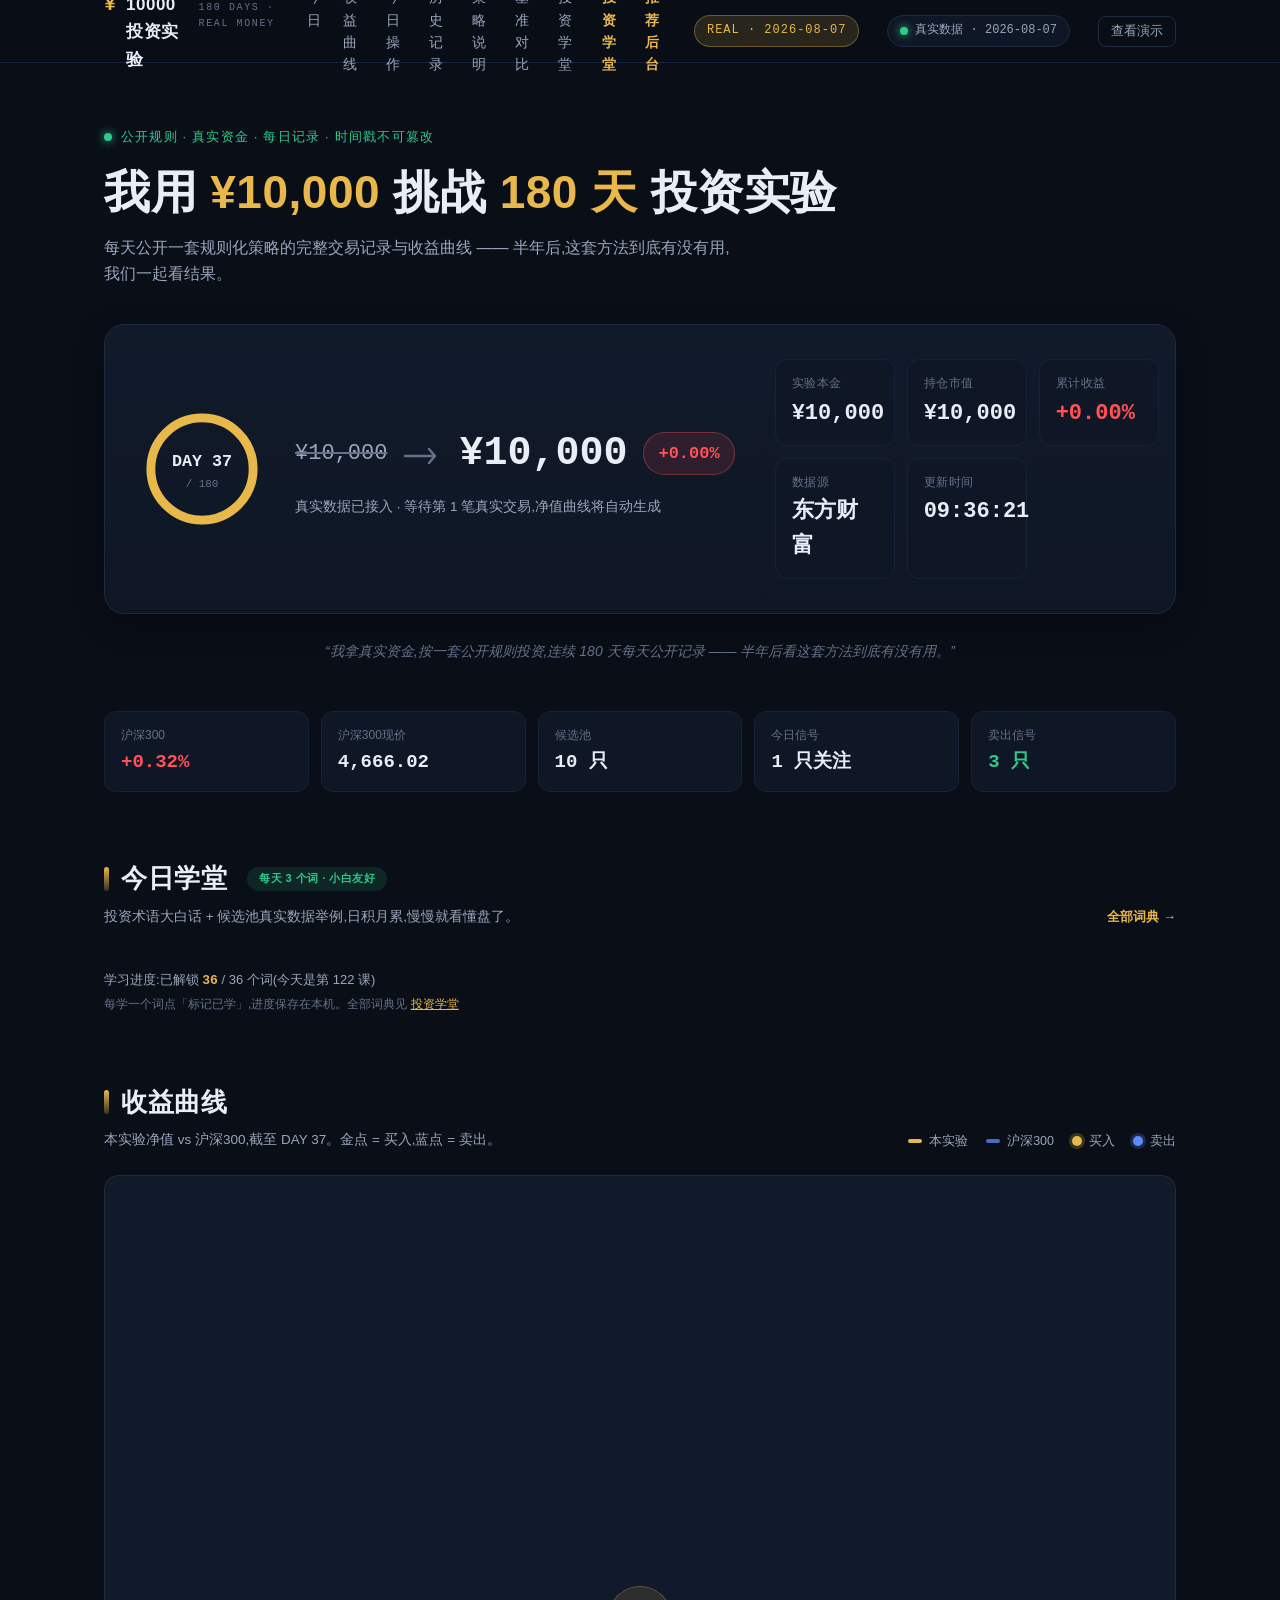
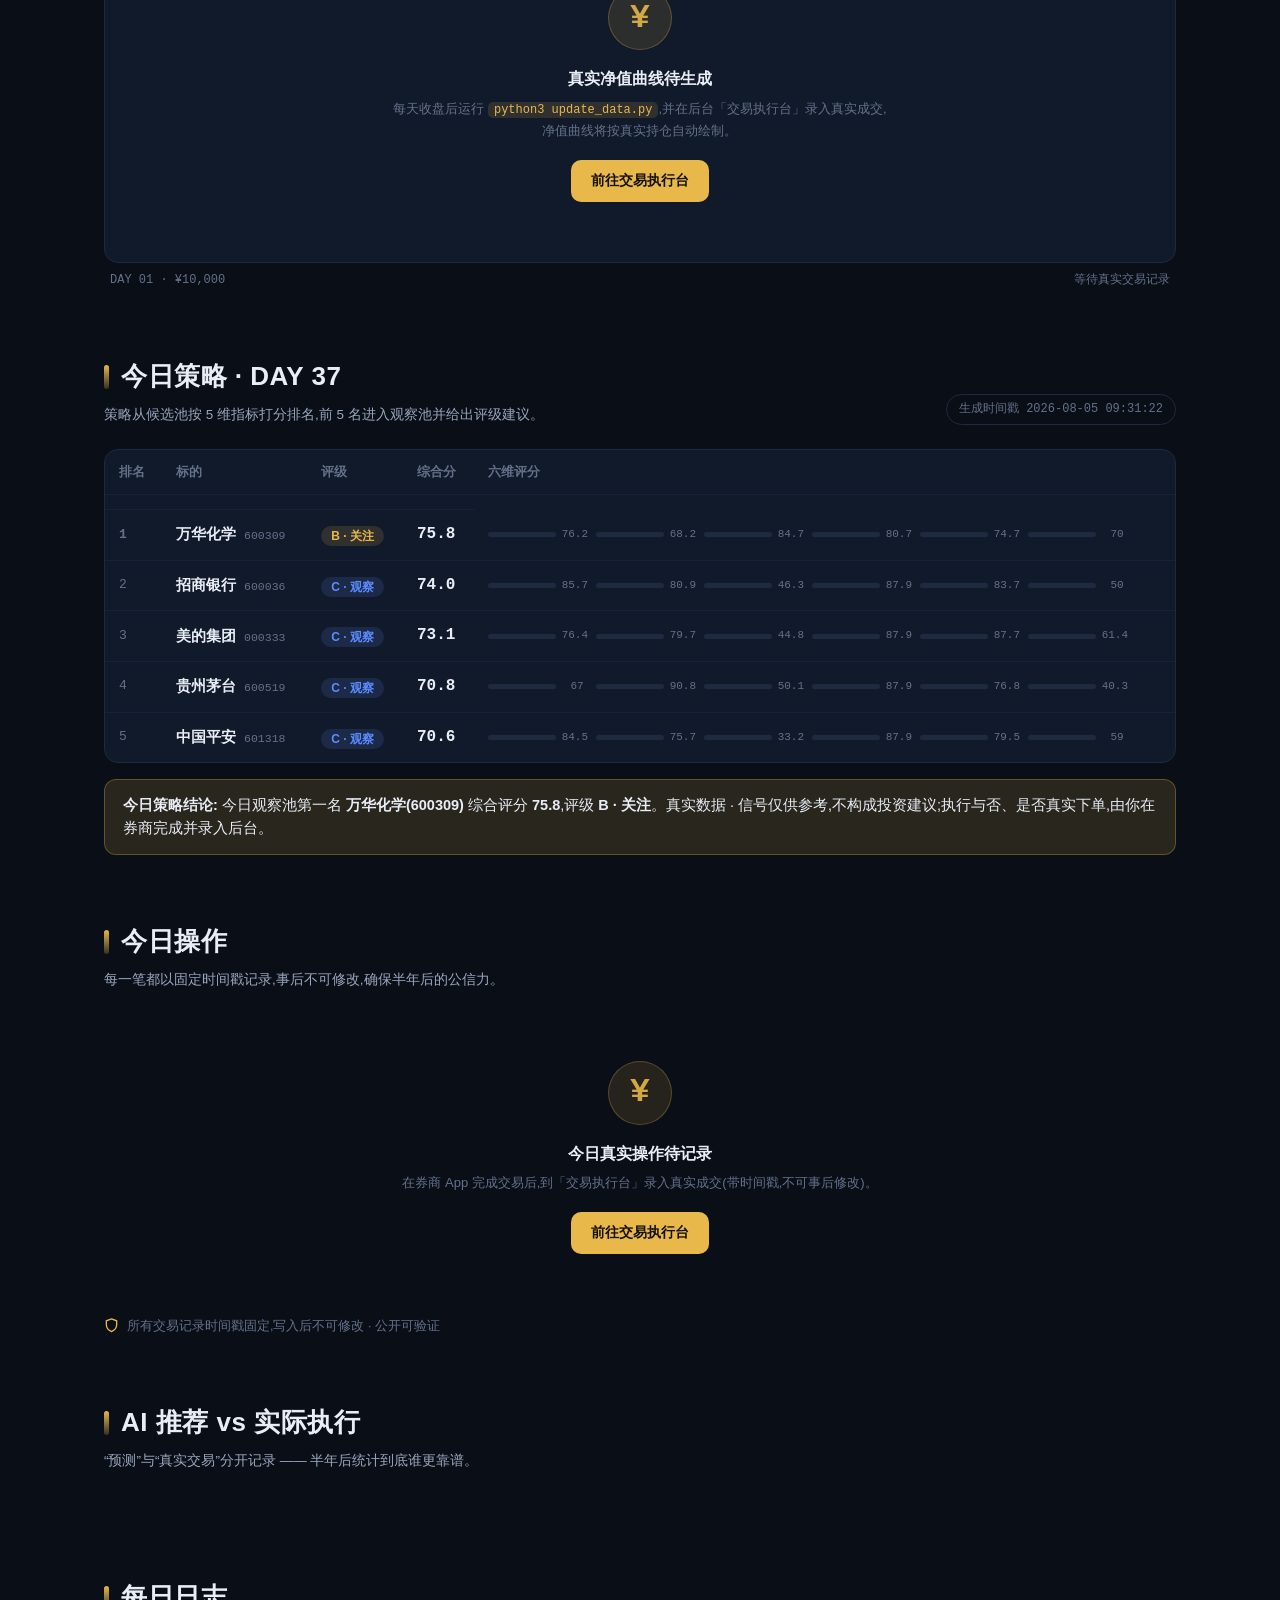
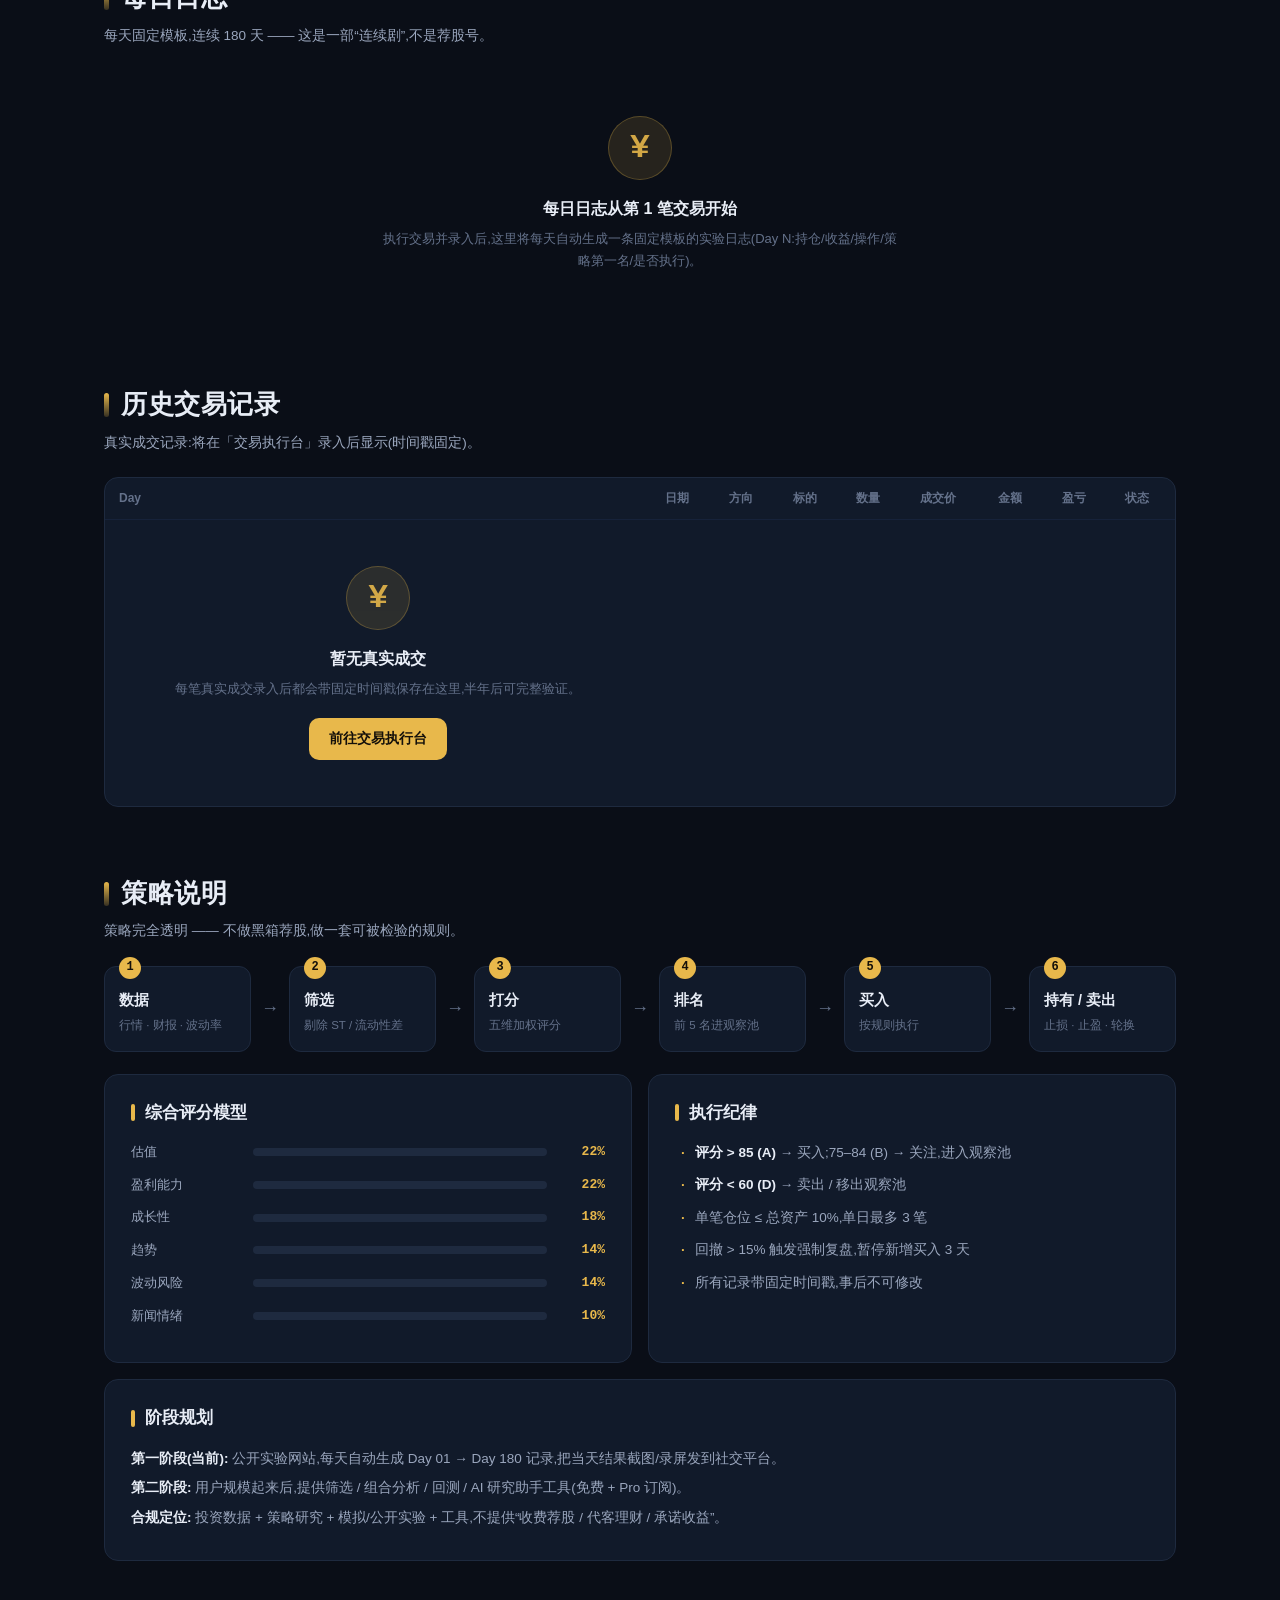
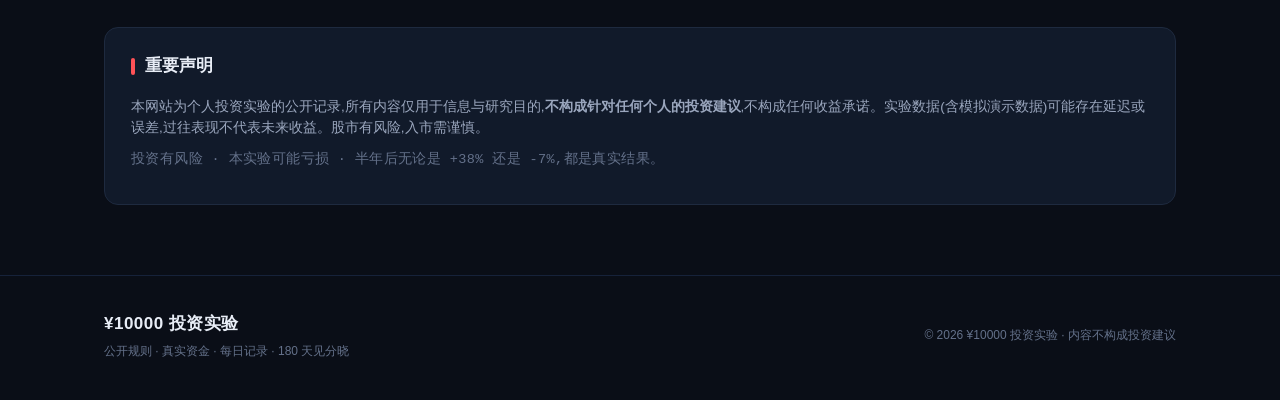
==== index.html @ 8dd2272e "投资实验网站:真实数据+六维评分+订单系统+投资学堂" ====
<!DOCTYPE html>
<html lang="zh-CN">
<head>
<meta charset="UTF-8">
<meta name="viewport" content="width=device-width, initial-scale=1.0">
<meta name="description" content="我用 ¥10,000 挑战 180 天投资实验 —— 公开规则、真实记录、每日更新。半年后,这套规则化策略到底有没有用?">
<title>¥10000 投资实验 — 180 天真实记录</title>
<link rel="stylesheet" href="style.css">
</head>
<body>

<!-- ============ 顶栏 ============ -->
<header class="topbar" id="topbar">
  <div class="wrap topbar-inner">
    <a class="brand" href="#top">
      <span class="brand-mark">¥</span>
      <span class="brand-text">10000 投资实验</span>
      <span class="brand-sub">180 DAYS · REAL MONEY</span>
    </a>
    <nav class="nav">
      <a href="#top">今日</a>
      <a href="#curve">收益曲线</a>
      <a href="#operations">今日操作</a>
      <a href="#history">历史记录</a>
      <a href="#strategy">策略说明</a>
      <a href="#compare">基准对比</a>
    <a href="learn.html" class="mm-admin">投资学堂</a>
      <a href="learn.html" style="color:var(--gold);font-weight:600">投资学堂</a>
      <a href="recommend.html" style="color:var(--gold);font-weight:600">推荐后台</a>
    </nav>
    <button class="menu-btn" id="menuBtn" type="button" aria-label="打开菜单">
      <span></span><span></span><span></span>
    </button>
    <span class="day-badge" id="dayBadge">DAY 37 / 180</span>
    <span class="data-badge" id="dataBadge"><span class="dot-demo"></span>加载中</span>
    <button class="mode-toggle" id="modeToggle" type="button">切换</button>
  </div>
  <div class="mobile-menu" id="mobileMenu">
    <a href="#top">今日</a>
    <a href="#curve">收益曲线</a>
    <a href="#operations">今日操作</a>
    <a href="#history">历史记录</a>
    <a href="#strategy">策略说明</a>
    <a href="#compare">基准对比</a>
    <a href="learn.html" class="mm-admin">投资学堂</a>
      <a href="learn.html" style="color:var(--gold);font-weight:600">投资学堂</a>
    <a href="recommend.html" class="mm-admin">推荐后台</a>
  </div>
</header>

<main id="top">

  <!-- ============ Hero ============ -->
  <section class="hero">
    <div class="wrap">
      <p class="hero-kicker"><span class="dot"></span>公开规则 · 真实资金 · 每日记录 · 时间戳不可篡改</p>
      <h1>我用 <span class="accent">¥10,000</span> 挑战 <span class="accent">180 天</span> 投资实验</h1>
      <p class="hero-sub">每天公开一套规则化策略的完整交易记录与收益曲线 —— 半年后,这套方法到底有没有用,我们一起看结果。</p>

      <div class="hero-panel">
        <div class="hero-main">
          <div class="day-ring-wrap">
            <svg class="day-ring" viewBox="0 0 120 120" aria-label="实验进度 37/180">
              <circle class="ring-bg" cx="60" cy="60" r="52"></circle>
              <circle class="ring-fg" id="ringFg" cx="60" cy="60" r="52"></circle>
              <text x="60" y="57" text-anchor="middle" class="ring-day">DAY 37</text>
              <text x="60" y="78" text-anchor="middle" class="ring-total">/ 180</text>
            </svg>
          </div>
          <div class="money-block">
            <div class="money-row">
              <span class="money-from">¥10,000</span>
              <svg class="arrow" viewBox="0 0 40 20" width="40" height="20" aria-hidden="true">
                <path d="M2 12 L32 12 L26 5 M32 12 L26 19" stroke="currentColor" stroke-width="2.4" fill="none" stroke-linecap="round" stroke-linejoin="round"/>
              </svg>
              <span class="money-to">¥10,683</span>
              <span class="return-pill up">+6.83%</span>
            </div>
            <p class="money-note">今日收益 <span class="up">+0.81%</span> · 已实现 +¥312 · 持仓浮盈 +¥371</p>
          </div>
        </div>

        <div class="hero-stats" id="heroStats">
          <!-- JS 渲染 5 个核心指标 -->
        </div>
      </div>

      <p class="hero-tagline">“我拿真实资金,按一套公开规则投资,连续 180 天每天公开记录 —— 半年后看这套方法到底有没有用。”</p>
    </div>
  </section>

  <!-- ============ 关键数据条 ============ -->
  <section class="stat-strip">
    <div class="wrap stat-strip-grid" id="statStrip">
      <!-- JS 渲染 -->
    </div>
  </section>

  <!-- ============ 收益曲线 ============ -->
  <!-- ============ 今日学堂 ============ -->
  <section class="section lesson" id="lesson">
    <div class="wrap">
      <div class="section-head">
        <div>
          <h2>今日学堂 <span class="lesson-tag">每天 3 个词 · 小白友好</span></h2>
          <p class="section-sub">投资术语大白话 + 候选池真实数据举例,日积月累,慢慢就看懂盘了。</p>
        </div>
        <a href="learn.html" class="lesson-more">全部词典 →</a>
      </div>
      <div class="lesson-grid" id="lessonGrid"><!-- JS --></div>
      <p class="lesson-progress" id="lessonProgress"></p>
    </div>
  </section>

  <section class="section" id="curve">
    <div class="wrap">
      <div class="section-head">
        <div>
          <h2>收益曲线</h2>
          <p class="section-sub">本实验净值 vs 沪深300,截至 DAY 37。金点 = 买入,蓝点 = 卖出。</p>
        </div>
        <div class="legend">
          <span class="lg"><i class="swatch sw-combo"></i>本实验</span>
          <span class="lg"><i class="swatch sw-bench"></i>沪深300</span>
          <span class="lg"><i class="swatch sw-buy"></i>买入</span>
          <span class="lg"><i class="swatch sw-sell"></i>卖出</span>
        </div>
      </div>
      <div class="chart-wrap" id="chartWrap">
        <svg id="curveChart" viewBox="0 0 1040 340" preserveAspectRatio="none" role="img" aria-label="收益曲线图"></svg>
        <div class="chart-tooltip" id="chartTooltip"></div>
      </div>
      <div class="chart-axes">
        <span>DAY 01 · ¥10,000</span>
        <span id="chartEndLabel">DAY 37 · ¥10,683</span>
      </div>
    </div>
  </section>

  <!-- ============ 今日策略 ============ -->
  <section class="section" id="today">
    <div class="wrap">
      <div class="section-head">
        <div>
          <h2>今日策略 · DAY 37</h2>
          <p class="section-sub">策略从候选池按 5 维指标打分排名,前 5 名进入观察池并给出评级建议。</p>
        </div>
        <span class="pill muted">生成时间戳 2026-08-05 09:31:22</span>
      </div>
      <div class="score-table-wrap">
        <table class="score-table" id="scoreTable">
          <thead>
            <tr>
              <th>排名</th>
              <th>标的</th>
              <th>评级</th>
              <th>综合分</th>
              <th colspan="6">六维评分</th>
            </tr>
            <tr class="dims-row">
              <th></th><th></th><th></th><th></th>
              <th>估值 22%</th><th>盈利 22%</th><th>成长 18%</th><th>趋势 14%</th><th>波动 14%</th><th>情绪 10%</th>
            </tr>
          </thead>
          <tbody><!-- JS 渲染 --></tbody>
        </table>
      </div>
      <div class="strategy-callout">
        <strong>今日策略结论:</strong> <span id="strategyCallout"></span>
      </div>
    </div>
  </section>

  <!-- ============ 今日操作 ============ -->
  <section class="section" id="operations">
    <div class="wrap">
      <div class="section-head">
        <div>
          <h2>今日操作</h2>
          <p class="section-sub">每一笔都以固定时间戳记录,事后不可修改,确保半年后的公信力。</p>
        </div>
      </div>
      <ul class="ops-list" id="opsList"><!-- JS 渲染 --></ul>
      <p class="immutable-note">
        <svg viewBox="0 0 16 16" width="15" height="15" aria-hidden="true"><path d="M8 1l5.5 2v4.2c0 3.4-2.3 5.9-5.5 7.3-3.2-1.4-5.5-3.9-5.5-7.3V3L8 1z" fill="none" stroke="currentColor" stroke-width="1.4"/></svg>
        所有交易记录时间戳固定,写入后不可修改 · 公开可验证
      </p>
    </div>
  </section>

  <!-- ============ AI 推荐 vs 实际执行 ============ -->
  <section class="section" id="compare">
    <div class="wrap">
      <div class="section-head">
        <div>
          <h2>AI 推荐 vs 实际执行</h2>
          <p class="section-sub">“预测”与“真实交易”分开记录 —— 半年后统计到底谁更靠谱。</p>
        </div>
      </div>
      <div class="compare-grid" id="compareGrid"><!-- JS 渲染 --></div>
      <p class="compare-note" id="compareNote"></p>
    </div>
  </section>

  <!-- ============ 每日日志 ============ -->
  <section class="section" id="log">
    <div class="wrap">
      <div class="section-head">
        <div>
          <h2>每日日志</h2>
          <p class="section-sub">每天固定模板,连续 180 天 —— 这是一部“连续剧”,不是荐股号。</p>
        </div>
      </div>
      <div class="log-list" id="logList"><!-- JS 渲染 --></div>
    </div>
  </section>

  <!-- ============ 历史交易记录 ============ -->
  <section class="section" id="history">
    <div class="wrap">
      <div class="section-head">
        <div>
          <h2>历史交易记录</h2>
          <p class="section-sub" id="tradeCountLabel">DAY 01 至今全部 17 笔交易,时间戳固定。</p>
        </div>
      </div>
      <div class="table-wrap">
        <table class="trades-table" id="tradesTable">
          <thead>
            <tr>
              <th>Day</th><th>日期</th><th>方向</th><th>标的</th><th>数量</th><th>成交价</th><th>金额</th><th>盈亏</th><th>状态</th>
            </tr>
          </thead>
          <tbody id="tradesTableBody"><!-- JS 渲染 --></tbody>
        </table>
      </div>
    </div>
  </section>

  <!-- ============ 策略说明 ============ -->
  <section class="section" id="strategy">
    <div class="wrap">
      <div class="section-head">
        <div>
          <h2>策略说明</h2>
          <p class="section-sub">策略完全透明 —— 不做黑箱荐股,做一套可被检验的规则。</p>
        </div>
      </div>

      <div class="flow">
        <div class="flow-step"><span class="step-no">1</span><strong>数据</strong><small>行情 · 财报 · 波动率</small></div>
        <i class="flow-arrow">→</i>
        <div class="flow-step"><span class="step-no">2</span><strong>筛选</strong><small>剔除 ST / 流动性差</small></div>
        <i class="flow-arrow">→</i>
        <div class="flow-step"><span class="step-no">3</span><strong>打分</strong><small>五维加权评分</small></div>
        <i class="flow-arrow">→</i>
        <div class="flow-step"><span class="step-no">4</span><strong>排名</strong><small>前 5 名进观察池</small></div>
        <i class="flow-arrow">→</i>
        <div class="flow-step"><span class="step-no">5</span><strong>买入</strong><small>按规则执行</small></div>
        <i class="flow-arrow">→</i>
        <div class="flow-step"><span class="step-no">6</span><strong>持有 / 卖出</strong><small>止损 · 止盈 · 轮换</small></div>
      </div>

      <div class="strategy-grid">
        <div class="card">
          <h3>综合评分模型</h3>
          <div class="weight-bars" id="weightBars"><!-- JS 渲染 --></div>
        </div>
        <div class="card">
          <h3>执行纪律</h3>
          <ul class="rules">
            <li><b>评分 &gt; 85 (A)</b> → 买入;75–84 (B) → 关注,进入观察池</li>
            <li><b>评分 &lt; 60 (D)</b> → 卖出 / 移出观察池</li>
            <li>单笔仓位 ≤ 总资产 10%,单日最多 3 笔</li>
            <li>回撤 &gt; 15% 触发强制复盘,暂停新增买入 3 天</li>
            <li>所有记录带固定时间戳,事后不可修改</li>
          </ul>
        </div>
      </div>

      <div class="card stage-note">
        <h3>阶段规划</h3>
        <p><b>第一阶段(当前):</b> 公开实验网站,每天自动生成 Day 01 → Day 180 记录,把当天结果截图/录屏发到社交平台。</p>
        <p><b>第二阶段:</b> 用户规模起来后,提供筛选 / 组合分析 / 回测 / AI 研究助手工具(免费 + Pro 订阅)。</p>
        <p><b>合规定位:</b> 投资数据 + 策略研究 + 模拟/公开实验 + 工具,不提供“收费荐股 / 代客理财 / 承诺收益”。</p>
      </div>
    </div>
  </section>

  <!-- ============ 合规声明 ============ -->
  <section class="section" id="disclaimer">
    <div class="wrap">
      <div class="card disclaimer">
        <h3>重要声明</h3>
        <p>本网站为个人投资实验的公开记录,所有内容仅用于信息与研究目的,<b>不构成针对任何个人的投资建议</b>,不构成任何收益承诺。实验数据(含模拟演示数据)可能存在延迟或误差,过往表现不代表未来收益。股市有风险,入市需谨慎。</p>
        <p class="disclaimer-sub">投资有风险 · 本实验可能亏损 · 半年后无论是 +38% 还是 -7%,都是真实结果。</p>
      </div>
    </div>
  </section>

</main>

<footer class="footer">
  <div class="wrap footer-inner">
    <div>
      <span class="brand-text">¥10000 投资实验</span>
      <p class="footer-sub">公开规则 · 真实资金 · 每日记录 · 180 天见分晓</p>
    </div>
    <p class="footer-copy">© 2026 ¥10000 投资实验 · 内容不构成投资建议</p>
  </div>
</footer>

<script src="real_data.js"></script>
<script src="glossary.js"></script>
<script src="portfolio_history.js"></script>
<script src="data.js"></script>
<script src="app.js"></script>
</body>
</html>
---- style.css ----
/* ============================================================
   ¥10000 投资实验 — 深色金融仪表盘
   中国股市惯例:红 = 涨 / 绿 = 跌
   ============================================================ */

:root {
  --bg: #0a0e17;
  --bg-soft: #0d1320;
  --card: #111a2a;
  --card-2: #0f1726;
  --line: #1e2a3f;
  --line-soft: #16223a;
  --text: #e8edf6;
  --text-dim: #9aa6bd;
  --text-faint: #64718a;
  --gold: #e8b84b;
  --gold-soft: rgba(232, 184, 75, 0.14);
  --up: #ff5257;        /* 涨 = 红 */
  --up-soft: rgba(255, 82, 87, 0.13);
  --down: #2fc98c;      /* 跌 = 绿 */
  --down-soft: rgba(47, 201, 140, 0.13);
  --blue: #5b8cff;
  --radius: 14px;
  --shadow: 0 10px 30px rgba(0, 0, 0, 0.35);
  --font-num: "SF Mono", "JetBrains Mono", Menlo, Consolas, monospace;
}

* { margin: 0; padding: 0; box-sizing: border-box; }

html { scroll-behavior: smooth; }

body {
  background:
    radial-gradient(1100px 500px at 15% -10%, rgba(91, 140, 255, 0.10), transparent 60%),
    radial-gradient(900px 480px at 90% -5%, rgba(232, 184, 75, 0.08), transparent 55%),
    var(--bg);
  color: var(--text);
  font-family: "PingFang SC", "Hiragino Sans GB", "Microsoft YaHei", -apple-system, sans-serif;
  line-height: 1.6;
  -webkit-font-smoothing: antialiased;
}

.wrap { max-width: 1120px; margin: 0 auto; padding: 0 24px; }

/* ============ 顶栏 ============ */
.topbar {
  position: sticky; top: 0; z-index: 50;
  background: rgba(10, 14, 23, 0.86);
  backdrop-filter: blur(14px);
  -webkit-backdrop-filter: blur(14px);
  border-bottom: 1px solid var(--line-soft);
}
.topbar-inner {
  display: flex; align-items: center; gap: 28px;
  height: 62px;
}
.brand { display: flex; align-items: baseline; gap: 10px; text-decoration: none; color: var(--text); }
.brand-mark {
  font-family: var(--font-num);
  color: var(--gold); font-weight: 700; font-size: 20px;
}
.brand-text { font-weight: 700; font-size: 17px; letter-spacing: 0.5px; }
.brand-sub { font-size: 10px; letter-spacing: 1.6px; color: var(--text-faint); font-family: var(--font-num); }

.nav { display: flex; gap: 22px; margin-left: auto; }
.nav a {
  color: var(--text-dim); text-decoration: none; font-size: 14px;
  transition: color .18s;
}
.nav a:hover { color: var(--gold); }

.day-badge {
  font-family: var(--font-num);
  font-size: 12px; letter-spacing: 1px;
  color: var(--gold);
  background: var(--gold-soft);
  border: 1px solid rgba(232, 184, 75, 0.35);
  padding: 5px 12px; border-radius: 999px;
  white-space: nowrap;
}

/* ============ Hero ============ */
.hero { padding: 64px 0 44px; }

.hero-kicker {
  display: flex; align-items: center; gap: 9px;
  color: var(--text-dim); font-size: 13px; letter-spacing: 1.2px;
  margin-bottom: 16px;
}
.dot { width: 8px; height: 8px; border-radius: 50%; background: var(--gold); box-shadow: 0 0 10px var(--gold); }

.hero h1 {
  font-size: clamp(30px, 4.6vw, 46px);
  line-height: 1.25; font-weight: 800; letter-spacing: 0.5px;
  max-width: 780px;
}
.accent { color: var(--gold); }

.hero-sub { color: var(--text-dim); font-size: 16px; margin-top: 14px; max-width: 640px; }

.hero-panel {
  margin-top: 38px;
  background: linear-gradient(180deg, var(--card), var(--card-2));
  border: 1px solid var(--line);
  border-radius: 20px;
  box-shadow: var(--shadow);
  padding: 34px 38px;
  display: flex; flex-wrap: wrap; gap: 40px; align-items: center;
  justify-content: space-between;
}

.hero-main { display: flex; align-items: center; gap: 34px; flex-wrap: wrap; }

.day-ring-wrap { flex-shrink: 0; }
.day-ring { width: 118px; height: 118px; display: block; }
.ring-bg { fill: none; stroke: var(--line); stroke-width: 9; }
.ring-fg {
  fill: none; stroke: var(--gold); stroke-width: 9; stroke-linecap: round;
  stroke-dasharray: 326.7; /* 2πr, r=52 */
  transform: rotate(-90deg); transform-origin: center;
  transition: stroke-dashoffset 1s ease;
}
.ring-day { fill: var(--text); font-size: 17px; font-weight: 700; font-family: var(--font-num); }
.ring-total { fill: var(--text-faint); font-size: 11px; font-family: var(--font-num); }

.money-block { }
.money-row { display: flex; align-items: center; gap: 16px; flex-wrap: wrap; }
.money-from { font-family: var(--font-num); font-size: 22px; color: var(--text-dim); text-decoration: line-through; text-decoration-color: var(--text-faint); }
.arrow { color: var(--text-faint); }
.money-to { font-family: var(--font-num); font-size: 40px; font-weight: 700; color: var(--text); }
.return-pill {
  font-family: var(--font-num); font-weight: 700; font-size: 17px;
  padding: 7px 14px; border-radius: 999px;
}
.return-pill.up { color: var(--up); background: var(--up-soft); border: 1px solid rgba(255, 82, 87, 0.35); }
.return-pill.down { color: var(--down); background: var(--down-soft); border: 1px solid rgba(47, 201, 140, 0.35); }
.money-note { margin-top: 10px; color: var(--text-dim); font-size: 13.5px; }
.up { color: var(--up); font-weight: 600; }
.down { color: var(--down); font-weight: 600; }

.hero-stats {
  display: grid; grid-template-columns: repeat(3, minmax(120px, 1fr));
  gap: 12px; flex: 1; min-width: 300px;
}
.hstat {
  background: var(--card-2);
  border: 1px solid var(--line-soft);
  border-radius: 12px;
  padding: 14px 16px;
}
.hstat .k { font-size: 12px; color: var(--text-faint); letter-spacing: 0.5px; }
.hstat .v { font-family: var(--font-num); font-size: 22px; font-weight: 700; margin-top: 2px; }

.hero-tagline {
  margin-top: 26px; font-size: 14px; color: var(--text-faint);
  font-style: italic; text-align: center;
}

/* ============ 数据条 ============ */
.stat-strip { padding: 4px 0 10px; }
.stat-strip-grid {
  display: grid; grid-template-columns: repeat(5, 1fr); gap: 12px;
}
.strip-item {
  background: var(--card-2);
  border: 1px solid var(--line-soft);
  border-radius: 12px;
  padding: 14px 16px;
  display: flex; flex-direction: column; gap: 2px;
}
.strip-item .k { font-size: 12px; color: var(--text-faint); }
.strip-item .v { font-family: var(--font-num); font-size: 19px; font-weight: 700; }

/* ============ Section 通用 ============ */
.section { padding: 56px 0 10px; }
.section-head {
  display: flex; align-items: flex-end; justify-content: space-between;
  gap: 20px; flex-wrap: wrap; margin-bottom: 24px;
}
.section-head h2 {
  font-size: 26px; font-weight: 800; letter-spacing: 0.5px;
  display: flex; align-items: center; gap: 12px;
}
.section-head h2::before {
  content: ""; width: 5px; height: 24px; border-radius: 3px;
  background: linear-gradient(180deg, var(--gold), rgba(232,184,75,0.2));
}
.section-sub { color: var(--text-dim); font-size: 13.5px; margin-top: 6px; }

.pill {
  font-size: 12px; font-family: var(--font-num);
  padding: 5px 12px; border-radius: 999px;
  border: 1px solid var(--line); color: var(--text-dim);
}
.pill.muted { color: var(--text-faint); }

/* ============ 曲线图 ============ */
.legend { display: flex; gap: 18px; flex-wrap: wrap; }
.lg { display: flex; align-items: center; gap: 7px; font-size: 12.5px; color: var(--text-dim); }
.swatch { width: 14px; height: 4px; border-radius: 2px; display: inline-block; }
.sw-combo { background: var(--gold); }
.sw-bench { background: var(--blue); opacity: 0.75; }
.sw-buy { background: var(--gold); border: none; width: 10px; height: 10px; border-radius: 50%; box-shadow: 0 0 0 3px rgba(232,184,75,0.22); }
.sw-sell { background: var(--blue); border: none; width: 10px; height: 10px; border-radius: 50%; box-shadow: 0 0 0 3px rgba(91,140,255,0.22); }

.chart-wrap {
  position: relative;
  background: var(--card);
  border: 1px solid var(--line);
  border-radius: var(--radius);
  padding: 18px 10px 8px;
}
#curveChart { width: 100%; height: 340px; display: block; }
.chart-tooltip {
  position: absolute; pointer-events: none; opacity: 0;
  background: rgba(13, 19, 32, 0.96);
  border: 1px solid var(--line);
  border-radius: 10px;
  padding: 10px 13px;
  font-size: 12.5px; font-family: var(--font-num);
  box-shadow: var(--shadow);
  transition: opacity .12s;
  z-index: 5; white-space: nowrap;
}
.chart-tooltip .tt-day { color: var(--text-faint); letter-spacing: 0.5px; }
.chart-tooltip .tt-row { display: flex; justify-content: space-between; gap: 16px; margin-top: 3px; }
.chart-axes {
  display: flex; justify-content: space-between;
  font-family: var(--font-num); font-size: 12px; color: var(--text-faint);
  margin-top: 8px; padding: 0 6px;
}

/* ============ 评分表 ============ */
.score-table-wrap {
  background: var(--card); border: 1px solid var(--line);
  border-radius: var(--radius); overflow-x: auto;
}
.score-table { width: 100%; border-collapse: collapse; min-width: 720px; }
.score-table th, .score-table td { padding: 12px 14px; text-align: left; white-space: nowrap; }
.score-table thead th {
  font-size: 12.5px; color: var(--text-faint); font-weight: 600;
  border-bottom: 1px solid var(--line-soft);
}
.score-table .dims-row th { font-size: 11px; color: var(--text-faint); font-weight: 400; padding-top: 4px; padding-bottom: 10px; }
.score-table .dims-row th:nth-child(n+5) { display: none; }
.score-table tbody td.dims-cell { padding: 12px 14px; white-space: normal; min-width: 640px; }
.dims-grid { display: grid; grid-template-columns: repeat(6, 96px); gap: 12px; }
.score-table tbody tr { border-bottom: 1px solid var(--line-soft); }
.score-table tbody tr:last-child { border-bottom: none; }
.score-table tbody tr:hover { background: rgba(255, 255, 255, 0.02); }
.score-table .rank { font-family: var(--font-num); color: var(--text-faint); font-size: 13px; }
.rank-1 { color: var(--gold); font-weight: 700; }
.stock { display: flex; align-items: baseline; gap: 8px; }
.stock .sname { font-weight: 600; font-size: 14.5px; }
.stock .scode { font-family: var(--font-num); font-size: 11.5px; color: var(--text-faint); }

.grade { font-size: 12px; font-weight: 700; padding: 3px 10px; border-radius: 999px; }
.grade.buy { color: var(--up); background: var(--up-soft); }
.grade.watch { color: var(--gold); background: var(--gold-soft); }
.grade.observe { color: var(--blue); background: rgba(91, 140, 255, 0.14); }
.grade.sell { color: var(--down); background: var(--down-soft); }

.score-num { font-family: var(--font-num); font-size: 16px; font-weight: 700; color: var(--text); }
.dim { display: flex; align-items: center; gap: 6px; min-width: 0; }
.dim .dbar {
  flex: 1 1 auto; min-width: 24px; height: 5px; border-radius: 3px;
  background: var(--line); overflow: hidden;
}
.dim .dfill { height: 100%; border-radius: 3px; background: var(--gold); }
.dim .dval { font-family: var(--font-num); font-size: 11px; color: var(--text-faint); width: 22px; text-align: right; flex-shrink: 0; }

.strategy-callout {
  margin-top: 16px; padding: 14px 18px;
  background: var(--gold-soft); border: 1px solid rgba(232, 184, 75, 0.3);
  border-radius: 12px; font-size: 14.5px; color: var(--text);
}

/* ============ 今日操作 ============ */
.ops-list { list-style: none; display: grid; gap: 12px; }
.op-item {
  display: flex; align-items: center; gap: 16px; flex-wrap: wrap;
  background: var(--card); border: 1px solid var(--line);
  border-radius: 12px; padding: 16px 20px;
}
.op-time { font-family: var(--font-num); font-size: 12px; color: var(--text-faint); border-right: 1px solid var(--line); padding-right: 16px; }
.op-side { font-size: 12px; font-weight: 700; padding: 4px 12px; border-radius: 8px; }
.op-side.buy { color: var(--up); background: var(--up-soft); }
.op-side.sell { color: var(--down); background: var(--down-soft); }
.op-main { flex: 1; min-width: 200px; }
.op-main .oname { font-weight: 600; }
.op-main .onote { font-size: 12.5px; color: var(--text-faint); margin-top: 2px; }
.op-amount { font-family: var(--font-num); font-weight: 700; font-size: 16px; }
.op-price { font-family: var(--font-num); font-size: 12.5px; color: var(--text-dim); }

.immutable-note {
  display: flex; align-items: center; gap: 8px;
  margin-top: 16px; color: var(--text-faint); font-size: 12.5px;
}
.immutable-note svg { color: var(--gold); }

/* ============ 对比区 ============ */
.compare-grid {
  display: grid; grid-template-columns: repeat(3, 1fr); gap: 16px;
}
.compare-card {
  background: var(--card); border: 1px solid var(--line);
  border-radius: var(--radius); padding: 22px 24px;
  position: relative; overflow: hidden;
}
.compare-card .c-label { font-size: 13px; color: var(--text-dim); display: flex; align-items: center; gap: 8px; }
.compare-card .c-badge { font-size: 10.5px; font-family: var(--font-num); padding: 2px 8px; border-radius: 6px; background: var(--line); color: var(--text-faint); }
.compare-card .c-value { font-family: var(--font-num); font-size: 34px; font-weight: 800; margin-top: 8px; }
.compare-card .c-sub { font-size: 12px; color: var(--text-faint); margin-top: 4px; }
.compare-card .c-bar {
  position: absolute; left: 0; bottom: 0; height: 4px; width: 100%;
  transform-origin: left; transform: scaleX(var(--w, 0));
  transition: transform .8s ease;
}
.compare-card.ai .c-bar { background: var(--gold); }
.compare-card.actual .c-bar { background: var(--up); }
.compare-card.bench .c-bar { background: var(--blue); }
.compare-note { margin-top: 16px; font-size: 13px; color: var(--text-faint); }

/* ============ 日志时间线 ============ */
.log-list { display: grid; gap: 14px; }
.log-item {
  display: grid; grid-template-columns: 96px 1fr;
  background: var(--card); border: 1px solid var(--line);
  border-radius: 14px; overflow: hidden;
}
.log-day {
  background: var(--card-2); border-right: 1px solid var(--line-soft);
  display: flex; flex-direction: column; align-items: center; justify-content: center;
  padding: 18px 10px; gap: 2px;
}
.log-day .d { font-family: var(--font-num); font-size: 22px; font-weight: 800; }
.log-day .dl { font-size: 10.5px; letter-spacing: 1px; color: var(--text-faint); }
.log-day .dv { font-family: var(--font-num); font-size: 14px; font-weight: 700; margin-top: 6px; }
.log-day .dr { font-family: var(--font-num); font-size: 12px; }
.log-body { padding: 16px 20px; }
.log-body .l-actions { display: flex; gap: 8px; flex-wrap: wrap; margin-bottom: 8px; }
.chip { font-size: 11.5px; font-family: var(--font-num); padding: 3px 10px; border-radius: 8px; background: var(--line); color: var(--text-dim); }
.chip.buy { color: var(--up); background: var(--up-soft); }
.chip.sell { color: var(--down); background: var(--down-soft); }
.chip.hold { color: var(--text-dim); background: var(--line); }
.log-body .l-summary { font-size: 14px; color: var(--text); }
.log-body .l-meta { margin-top: 8px; font-size: 12.5px; color: var(--text-faint); }
.log-body .l-meta b { color: var(--text-dim); font-weight: 600; }
.log-body .l-exec { margin-top: 6px; font-size: 12.5px; }
.exec-yes { color: var(--up); }
.exec-no { color: var(--blue); }

/* ============ 历史交易表 ============ */
.table-wrap {
  background: var(--card); border: 1px solid var(--line);
  border-radius: var(--radius); overflow-x: auto;
}
.trades-table { width: 100%; border-collapse: collapse; min-width: 760px; }
.trades-table th, .trades-table td { padding: 11px 14px; text-align: left; white-space: nowrap; }
.trades-table thead th { font-size: 12px; color: var(--text-faint); font-weight: 600; border-bottom: 1px solid var(--line-soft); }
.trades-table tbody tr { border-bottom: 1px solid var(--line-soft); }
.trades-table tbody tr:last-child { border-bottom: none; }
.trades-table tbody tr:hover { background: rgba(255, 255, 255, 0.02); }
.trades-table .mono { font-family: var(--font-num); font-size: 13px; }
.trades-table .dir-buy { color: var(--up); font-weight: 700; font-size: 12.5px; }
.trades-table .dir-sell { color: var(--down); font-weight: 700; font-size: 12.5px; }
.trade-status { font-size: 11.5px; padding: 2px 9px; border-radius: 999px; background: var(--line); color: var(--text-dim); }
.trade-status.closed { color: var(--up); background: var(--up-soft); }
.trade-status.open { color: var(--blue); background: rgba(91, 140, 255, 0.14); }
.pnl-pos { color: var(--up); font-weight: 700; }
.pnl-neg { color: var(--down); font-weight: 700; }
.pnl-na { color: var(--text-faint); }

/* ============ 策略说明 ============ */
.flow {
  display: flex; align-items: stretch; gap: 10px; flex-wrap: wrap;
  margin-bottom: 22px;
}
.flow-step {
  flex: 1; min-width: 118px;
  background: var(--card); border: 1px solid var(--line);
  border-radius: 12px; padding: 16px 14px;
  display: flex; flex-direction: column; gap: 4px;
  position: relative;
}
.step-no {
  position: absolute; top: -10px; left: 14px;
  width: 22px; height: 22px; border-radius: 50%;
  background: var(--gold); color: #14100a;
  font-family: var(--font-num); font-size: 12px; font-weight: 800;
  display: flex; align-items: center; justify-content: center;
}
.flow-step strong { font-size: 14.5px; margin-top: 6px; }
.flow-step small { font-size: 11.5px; color: var(--text-faint); }
.flow-arrow { align-self: center; color: var(--text-faint); font-style: normal; font-size: 18px; }

.strategy-grid { display: grid; grid-template-columns: 1fr 1fr; gap: 16px; margin-bottom: 16px; }
.card {
  background: var(--card); border: 1px solid var(--line);
  border-radius: var(--radius); padding: 24px 26px;
}
.card h3 { font-size: 17px; font-weight: 700; margin-bottom: 16px; display: flex; align-items: center; gap: 10px; }
.card h3::before { content: ""; width: 4px; height: 17px; border-radius: 2px; background: var(--gold); }

.weight-bar-row { display: flex; align-items: center; gap: 14px; margin-bottom: 12px; }
.weight-bar-row .wk { width: 108px; font-size: 13px; color: var(--text-dim); flex-shrink: 0; }
.weight-bar-row .wb { flex: 1; height: 8px; border-radius: 4px; background: var(--line); overflow: hidden; }
.weight-bar-row .wfill { height: 100%; border-radius: 4px; background: linear-gradient(90deg, var(--gold), #f7d47e); width: 0; transition: width .8s ease; }
.weight-bar-row .wv { font-family: var(--font-num); font-size: 13px; font-weight: 700; color: var(--gold); width: 44px; text-align: right; }

.rules { list-style: none; display: grid; gap: 11px; }
.rules li { font-size: 13.5px; color: var(--text-dim); padding-left: 20px; position: relative; }
.rules li::before { content: "·"; position: absolute; left: 6px; color: var(--gold); font-weight: 800; }
.rules b { color: var(--text); }

.stage-note p { font-size: 13.5px; color: var(--text-dim); margin-bottom: 8px; }
.stage-note b { color: var(--text); }

/* ============ 免责声明 ============ */
.disclaimer p { font-size: 13.5px; color: var(--text-dim); margin-bottom: 10px; }
.disclaimer h3::before { background: var(--up); }
.disclaimer-sub { font-family: var(--font-num); color: var(--text-faint) !important; letter-spacing: 0.4px; }

/* ============ 页脚 ============ */
.footer { margin-top: 60px; border-top: 1px solid var(--line-soft); padding: 34px 0 40px; }
.footer-inner { display: flex; justify-content: space-between; align-items: center; gap: 16px; flex-wrap: wrap; }
.footer-sub { font-size: 12px; color: var(--text-faint); margin-top: 4px; }
.footer-copy { font-size: 12px; color: var(--text-faint); }

/* ============ 响应式 ============ */
@media (max-width: 900px) {
  .nav { display: none; }
  .stat-strip-grid { grid-template-columns: repeat(3, 1fr); }
  .compare-grid { grid-template-columns: 1fr; }
  .strategy-grid { grid-template-columns: 1fr; }
  .hero-stats { grid-template-columns: repeat(2, 1fr); }
  .hero-panel { padding: 26px 22px; }
  .log-item { grid-template-columns: 1fr; }
  .log-day { flex-direction: row; gap: 14px; justify-content: flex-start; padding: 12px 18px; border-right: none; border-bottom: 1px solid var(--line-soft); }
  .log-day .dv, .log-day .dr { margin-top: 0; }
  .section { padding-top: 44px; }
}

@media (max-width: 560px) {
  .stat-strip-grid { grid-template-columns: repeat(2, 1fr); }
  .hero-stats { grid-template-columns: 1fr 1fr; }
  .money-to { font-size: 30px; }
  .day-badge { display: none; }
  .wrap { padding: 0 16px; }
}

/* ============ V2: 真实数据模式 ============ */
.data-badge {
  display: inline-flex; align-items: center; gap: 7px;
  font-size: 12px; font-family: var(--font-num);
  color: var(--text-dim);
  background: var(--card-2); border: 1px solid var(--line);
  padding: 5px 12px; border-radius: 999px; white-space: nowrap;
}
.dot-live { width: 8px; height: 8px; border-radius: 50%; background: var(--down); box-shadow: 0 0 8px var(--down); animation: pulse 1.6s infinite; }
.dot-demo { width: 8px; height: 8px; border-radius: 50%; background: var(--gold); box-shadow: 0 0 8px var(--gold); }
@keyframes pulse { 0%,100% { opacity: 1; } 50% { opacity: .35; } }

.mode-toggle {
  font-size: 12.5px; color: var(--text-dim);
  background: transparent; border: 1px solid var(--line);
  border-radius: 8px; padding: 6px 12px; cursor: pointer;
  transition: all .15s; white-space: nowrap;
}
.mode-toggle:hover { color: var(--gold); border-color: rgba(232,184,75,.4); }

body[data-mode="real"] .hero-kicker { color: var(--down); }
body[data-mode="real"] .hero-kicker .dot { background: var(--down); box-shadow: 0 0 10px var(--down); }

/* 空态 */
.chart-empty, .empty-box {
  display: flex; flex-direction: column; align-items: center; justify-content: center;
  text-align: center; gap: 6px;
  padding: 46px 20px;
  color: var(--text-dim);
}
.chart-empty { min-height: 320px; }
.ce-ico {
  font-family: var(--font-num); font-size: 34px; font-weight: 800;
  color: var(--gold); opacity: .9;
  width: 64px; height: 64px; border-radius: 50%;
  background: var(--gold-soft); border: 1px solid rgba(232,184,75,.3);
  display: flex; align-items: center; justify-content: center;
  margin-bottom: 10px;
}
.ce-title { font-size: 16px; font-weight: 700; color: var(--text); }
.ce-sub { font-size: 13px; color: var(--text-faint); line-height: 1.7; max-width: 520px; }
.ce-sub code {
  font-family: var(--font-num); font-size: 12px; color: var(--gold);
  background: var(--gold-soft); padding: 1px 6px; border-radius: 5px;
}
.ce-btn {
  margin-top: 12px; display: inline-block;
  background: var(--gold); color: #14100a;
  font-size: 13.5px; font-weight: 700; text-decoration: none;
  padding: 10px 20px; border-radius: 10px;
  transition: filter .15s;
}
.ce-btn:hover { filter: brightness(1.08); }

#opsList, #logList { list-style: none; }
#opsList li { list-style: none; }

@media (max-width: 900px) {
  .data-badge { display: none; }
}

/* ============ 研报级子指标 + 交易执行台 ============ */
.dim-line .ddesc .sub {
  display: inline-flex; align-items: baseline; gap: 5px;
  background: var(--card-2); border: 1px solid var(--line-soft);
  border-radius: 7px; padding: 3px 9px; margin: 2px 4px 2px 0;
  font-size: 12px; color: var(--text-faint);
}
.dim-line .ddesc .sub b { color: var(--text); font-family: var(--font-num); font-weight: 600; }

.pool-table .mono { font-family: var(--font-num); }

.trading-grid { display: grid; grid-template-columns: 1fr 1fr; gap: 16px; }
.sig-list { display: grid; gap: 10px; }
.sig-item { border: 1px solid var(--line); border-radius: 12px; padding: 14px 16px; background: var(--card-2); }
.sig-item.sig-buy { border-color: rgba(232, 184, 75, 0.35); }
.sig-head { display: flex; align-items: center; gap: 10px; font-size: 14px; }
.sig-rank { font-family: var(--font-num); font-size: 12px; color: var(--text-faint); }
.sig-body { margin-top: 8px; font-size: 13px; color: var(--text-dim); display: flex; gap: 14px; flex-wrap: wrap; align-items: center; }
.sig-body b { color: var(--gold); }

.trade-form { display: grid; grid-template-columns: repeat(6, 1fr); gap: 10px; margin-top: 14px; }
.trade-form select, .trade-form input {
  background: var(--card-2); border: 1px solid var(--line);
  border-radius: 9px; padding: 10px 12px;
  color: var(--text); font-size: 13.5px; font-family: inherit;
  min-width: 0;
}
.trade-form select:focus, .trade-form input:focus { outline: none; border-color: rgba(232,184,75,.5); }
.trade-form button { grid-column: span 2; }

@media (max-width: 1100px) {
  .trade-form { grid-template-columns: repeat(3, 1fr); }
  .trade-form button { grid-column: span 3; }
}
@media (max-width: 900px) {
  .trading-grid { grid-template-columns: 1fr; }
  .trade-form { grid-template-columns: repeat(2, 1fr); }
  .trade-form button { grid-column: span 2; }
}
@media (max-width: 560px) {
  .trade-form { grid-template-columns: 1fr; }
  .trade-form button { grid-column: span 1; }
}

/* ============ 新闻速览 ============ */
.news-box { margin-top: 16px; border-top: 1px solid var(--line-soft); padding-top: 14px; }
.nb-head { display: flex; align-items: baseline; gap: 10px; margin-bottom: 10px; }
.nb-title-main { font-size: 14px; font-weight: 700; }
.nb-note { font-size: 11.5px; color: var(--text-faint); }
.nb-list { list-style: none; display: grid; gap: 8px; }
.nb-list li { display: flex; align-items: baseline; gap: 10px; font-size: 12.5px; }
.nb-date { font-family: var(--font-num); font-size: 11px; color: var(--text-faint); flex-shrink: 0; }
.nb-title { color: var(--text-dim); text-decoration: none; transition: color .15s; flex: 1; min-width: 0; overflow: hidden; text-overflow: ellipsis; white-space: nowrap; }
.nb-title:hover { color: var(--gold); }
.nb-src { font-size: 11px; color: var(--text-faint); flex-shrink: 0; }
.nb-ann { margin-top: 10px; display: grid; gap: 6px; }
.nb-ann-label { font-size: 11.5px; color: var(--gold); font-weight: 700; }
.nb-ann-item { font-size: 12px; color: var(--text-faint); line-height: 1.5; }
.nb-ann-item b { font-family: var(--font-num); color: var(--text-dim); }

/* ============ 研报评级 ============ */
.r-badge {
  font-size: 11px; font-weight: 700; padding: 2px 9px; border-radius: 999px;
  flex-shrink: 0;
}
.r-up { color: var(--up); background: var(--up-soft); }
.r-warm { color: var(--gold); background: var(--gold-soft); }
.r-mid { color: var(--blue); background: rgba(91, 140, 255, 0.14); }

/* ============ 宏观速览 ============ */
.macro-grid { display: grid; grid-template-columns: repeat(6, 1fr); gap: 12px; }
.macro-card {
  background: var(--card); border: 1px solid var(--line);
  border-radius: 12px; padding: 16px;
  cursor: help; transition: border-color .15s;
}
.macro-card:hover { border-color: rgba(232,184,75,.4); }
.m-name { font-size: 12.5px; color: var(--text-dim); }
.m-value { font-family: var(--font-num); font-size: 22px; font-weight: 700; margin-top: 4px; }
.m-chg { font-family: var(--font-num); font-size: 12.5px; font-weight: 700; margin-top: 3px; }
.m-chg.m-na { color: var(--text-faint); }
.macro-note {
  margin-top: 12px; font-size: 12.5px; color: var(--text-faint);
  line-height: 1.7; background: var(--card-2);
  border: 1px solid var(--line-soft); border-radius: 10px; padding: 12px 16px;
}
.macro-note b { color: var(--gold); font-family: var(--font-num); }

@media (max-width: 1000px) {
  .macro-grid { grid-template-columns: repeat(3, 1fr); }
}
@media (max-width: 560px) {
  .macro-grid { grid-template-columns: repeat(2, 1fr); }
}

/* ============ 情绪徽章 ============ */
.senti-badge {
  display: inline-block; font-size: 11px; font-weight: 700;
  padding: 2px 9px; border-radius: 999px; margin-left: 4px;
  flex-shrink: 0; vertical-align: middle;
}
.senti-badge.利好 { color: var(--up); background: var(--up-soft); }
.senti-badge.利空 { color: var(--down); background: var(--down-soft); }
.senti-badge.中性 { color: var(--text-dim); background: var(--line); }

/* ============ 移动端导航(汉堡菜单) ============ */
.menu-btn {
  display: none;
  flex-direction: column; justify-content: center; gap: 4px;
  width: 40px; height: 40px;
  background: transparent; border: 1px solid var(--line);
  border-radius: 10px; cursor: pointer;
  padding: 0; align-items: center;
}
.menu-btn span {
  display: block; width: 18px; height: 2px;
  background: var(--text-dim); border-radius: 2px;
  transition: all .2s;
}
.menu-btn.active span:nth-child(1) { transform: translateY(6px) rotate(45deg); }
.menu-btn.active span:nth-child(2) { opacity: 0; }
.menu-btn.active span:nth-child(3) { transform: translateY(-6px) rotate(-45deg); }

.mobile-menu {
  display: none;
  position: absolute; left: 0; right: 0; top: 62px;
  background: rgba(13, 19, 32, 0.98);
  border-bottom: 1px solid var(--line);
  box-shadow: 0 20px 40px rgba(0, 0, 0, 0.4);
  padding: 10px 20px 18px;
  flex-direction: column;
  z-index: 40;
}
.mobile-menu.open { display: flex; }
.mobile-menu a {
  padding: 13px 6px; color: var(--text-dim);
  text-decoration: none; font-size: 15px;
  border-bottom: 1px solid var(--line-soft);
  display: flex; align-items: center; justify-content: space-between;
}
.mobile-menu a::after { content: "›"; color: var(--text-faint); }
.mobile-menu a:last-child { border-bottom: none; }
.mobile-menu a.mm-admin { color: var(--gold); font-weight: 600; }

/* ============ 移动端整体优化 ============ */
@media (max-width: 900px) {
  .menu-btn { display: flex; }
  .nav { display: none !important; }
  .brand-sub { display: none; }
  .topbar-inner { gap: 12px; }
  .mode-toggle { font-size: 11.5px; padding: 5px 9px; }
  .day-badge { font-size: 11px; padding: 4px 9px; }

  .hero { padding: 40px 0 30px; }
  .hero h1 { font-size: 26px; }
  .hero-sub { font-size: 14px; }
  .hero-panel { padding: 22px 18px; gap: 24px; }
  .hero-main { justify-content: center; }
  .money-to { font-size: 32px; }
  .section-head h2 { font-size: 21px; }
  .section { padding-top: 40px; }

  .flow { gap: 8px; }
  .flow-step { min-width: 100px; padding: 12px 10px; }
  .flow-arrow { display: none; }
}

@media (max-width: 560px) {
  .wrap { padding: 0 14px; }
  .hero h1 { font-size: 23px; }
  .hero-panel { padding: 20px 14px; }
  .day-ring { width: 96px; height: 96px; }
  .money-row { gap: 10px; }
  .money-from { font-size: 17px; }
  .money-to { font-size: 27px; }
  .return-pill { font-size: 14px; padding: 5px 10px; }
  .hero-stats { grid-template-columns: 1fr 1fr; gap: 8px; }
  .hstat { padding: 11px 12px; }
  .hstat .v { font-size: 18px; }
  .stat-strip-grid { grid-template-columns: repeat(2, 1fr); gap: 8px; }
  .strip-item { padding: 11px 12px; }
  .strip-item .v { font-size: 16px; }

  .table-wrap, .score-table-wrap, .pool-wrap { border-radius: 10px; }
  .score-table th, .score-table td, .trades-table th, .trades-table td { padding: 9px 10px; }
  .dims-grid { grid-template-columns: repeat(6, 82px); gap: 8px; }
  .dim .dval { font-size: 10.5px; width: 18px; }
  .dim .dbar { min-width: 16px; }

  .ops-list { gap: 9px; }
  .op-item { padding: 13px 14px; gap: 10px; }
  .op-time { padding-right: 10px; border-right: none; width: 100%; }
  .op-side { font-size: 11px; padding: 3px 9px; }

  .log-item { border-radius: 12px; }
  .log-day { gap: 10px; padding: 10px 14px; }
  .log-day .d { font-size: 18px; }
  .log-body { padding: 13px 14px; }

  .card { padding: 18px 16px; }
  .macro-grid { grid-template-columns: repeat(2, 1fr); gap: 8px; }
  .macro-card { padding: 12px; }
  .m-value { font-size: 18px; }

  .compare-card { padding: 18px 16px; }
  .compare-card .c-value { font-size: 28px; }

  .detail-card { padding: 18px 16px; }
  .dim-line { grid-template-columns: 70px 1fr; gap: 10px; }
  .dim-line .dval { width: 30px; }
  .nb-list li { flex-wrap: wrap; gap: 6px; }
  .nb-title { white-space: normal; }

  .trade-form { grid-template-columns: 1fr 1fr; }
  .trade-form select, .trade-form input { padding: 9px 10px; font-size: 13px; }

  .mode-toggle { display: none; }
  .day-badge { display: none; }
  .data-badge { font-size: 10.5px; padding: 4px 8px; }
  .hero-tagline { font-size: 12.5px; }
}

/* ============ 订单系统 ============ */
.ord-head { display: flex; align-items: baseline; gap: 12px; flex-wrap: wrap; margin-bottom: 12px; }
.ord-head h3 { font-size: 16px; }
.ord-sub { font-size: 12px; color: var(--text-faint); flex: 1; }
.ord-stat { font-family: var(--font-num); font-size: 13px; color: var(--gold); font-weight: 700; }

.order-card {
  border: 1px solid var(--line); border-radius: 12px;
  padding: 14px 16px; background: var(--card-2);
}
.order-card.st-done { border-color: rgba(47, 201, 140, 0.35); }
.order-card.st-skip { opacity: 0.72; border-style: dashed; }
.order-card.st-pending { border-color: rgba(232, 184, 75, 0.4); }

.ord-side {
  font-size: 11.5px; font-weight: 700; padding: 2px 10px; border-radius: 999px;
  flex-shrink: 0;
}
.ord-side.dir-buy { color: var(--up); background: var(--up-soft); }
.ord-side.dir-sell { color: var(--down); background: var(--down-soft); }

.order-status { font-size: 11.5px; font-weight: 700; padding: 2px 10px; border-radius: 999px; flex-shrink: 0; }
.order-status.st-pending { color: var(--gold); background: var(--gold-soft); }
.order-status.st-done { color: var(--down); background: var(--down-soft); }
.order-status.st-skip { color: var(--text-faint); background: var(--line); }

.ord-actions { margin-top: 12px; display: flex; gap: 10px; flex-wrap: wrap; }
.ord-pay {
  background: var(--down); color: #08130d;
  border: none; border-radius: 9px; padding: 9px 18px;
  font-size: 13.5px; font-weight: 700; cursor: pointer;
  transition: filter .15s;
}
.ord-pay:hover { filter: brightness(1.1); }
.ord-skip {
  background: transparent; color: var(--text-faint);
  border: 1px solid var(--line); border-radius: 9px; padding: 9px 16px;
  font-size: 13px; cursor: pointer; transition: all .15s;
}
.ord-skip:hover { color: var(--text-dim); border-color: var(--text-faint); }

.ord-confirm { margin-top: 12px; background: var(--card); border: 1px solid var(--line); border-radius: 10px; padding: 12px 14px; }
.ord-confirm-tip { font-size: 12.5px; color: var(--text-dim); margin-bottom: 10px; }
.ord-confirm-grid { display: grid; grid-template-columns: 1fr 1fr auto auto; gap: 10px; align-items: end; }
.ord-confirm-grid label {
  display: flex; flex-direction: column; gap: 4px;
  font-size: 12px; color: var(--text-faint);
}
.ord-confirm-grid input {
  background: var(--card-2); border: 1px solid var(--line);
  border-radius: 8px; padding: 9px 10px; color: var(--text);
  font-size: 14px; font-family: var(--font-num); min-width: 0;
}
.ord-confirm-grid input:focus { outline: none; border-color: rgba(232,184,75,.5); }

.ord-done-info {
  margin-top: 10px; font-size: 12.5px; color: var(--down);
  font-family: var(--font-num);
}
.ord-skip-info { margin-top: 10px; font-size: 12.5px; color: var(--text-faint); }

.manual-summary {
  cursor: pointer; font-size: 14px; color: var(--text-dim);
  padding: 6px 0; user-select: none;
}
.manual-summary:hover { color: var(--gold); }

@media (max-width: 560px) {
  .ord-confirm-grid { grid-template-columns: 1fr 1fr; }
  .ord-confirm-grid .dm-export, .ord-confirm-grid .we-reset { grid-column: span 1; }
}

/* ============ 批量订单 ============ */
.ord-check { display: inline-flex; align-items: center; gap: 6px; cursor: pointer; flex-shrink: 0; }
.ord-check input { width: 16px; height: 16px; accent-color: var(--down); cursor: pointer; }
.ord-batch {
  display: flex; align-items: center; gap: 14px; flex-wrap: wrap;
  margin-bottom: 12px; padding: 10px 14px;
  background: var(--card-2); border: 1px solid var(--line);
  border-radius: 10px; font-size: 13px; color: var(--text-dim);
}
.ord-batch-n { font-family: var(--font-num); font-size: 12.5px; color: var(--text-faint); }
#ocBatchPay:disabled { opacity: .4; cursor: not-allowed; }

.brow {
  display: grid; grid-template-columns: 2fr 1fr 1fr; gap: 10px; align-items: end;
  padding: 10px 0; border-bottom: 1px solid var(--line-soft);
}
.brow:last-of-type { border-bottom: none; }
.bname { font-size: 13.5px; color: var(--text); display: flex; align-items: center; }
.brow label {
  display: flex; flex-direction: column; gap: 4px;
  font-size: 12px; color: var(--text-faint);
}
.brow input {
  background: var(--card-2); border: 1px solid var(--line);
  border-radius: 8px; padding: 9px 10px; color: var(--text);
  font-size: 14px; font-family: var(--font-num); min-width: 0;
}
.brow input:focus { outline: none; border-color: rgba(232,184,75,.5); }

@media (max-width: 560px) {
  .brow { grid-template-columns: 1fr 1fr; }
  .bname { grid-column: 1 / -1; }
}

/* ============ 今日学堂 ============ */
.lesson-tag {
  font-size: 11px; font-weight: 700; color: var(--down);
  background: var(--down-soft); padding: 3px 12px; border-radius: 999px;
  vertical-align: middle; margin-left: 8px;
}
.lesson-more { font-size: 13px; color: var(--gold); text-decoration: none; font-weight: 600; }
.lesson-more:hover { text-decoration: underline; }
.lesson-grid { display: grid; grid-template-columns: repeat(3, 1fr); gap: 16px; }
.lesson-card {
  background: var(--card); border: 1px solid var(--line);
  border-radius: 14px; padding: 20px;
  display: flex; flex-direction: column; gap: 8px;
  transition: border-color .15s;
}
.lesson-card:hover { border-color: rgba(232,184,75,.35); }
.lesson-card.learned { opacity: .82; }
.lesson-card.learned .lc-word::after { content: " ✓"; color: var(--down); }
.lc-head { display: flex; align-items: center; gap: 8px; }
.lc-no { font-family: var(--font-num); font-size: 11px; color: var(--text-faint); }
.lc-cat {
  font-size: 11px; font-weight: 700; padding: 2px 10px; border-radius: 999px;
  color: var(--gold); background: var(--gold-soft);
}
.lc-done {
  margin-left: auto; font-size: 11.5px;
  background: transparent; border: 1px solid var(--line);
  color: var(--text-faint); border-radius: 8px; padding: 4px 12px;
  cursor: pointer; transition: all .15s;
}
.lc-done.on { color: var(--down); border-color: rgba(47,201,140,.5); background: var(--down-soft); }
.lc-word { font-size: 19px; font-weight: 700; }
.lc-py { font-size: 12px; color: var(--text-faint); font-family: var(--font-num); }
.lc-plain { font-size: 13.5px; color: var(--text-dim); line-height: 1.75; margin: 4px 0; }
.lc-example { font-size: 12.5px; color: var(--text); line-height: 1.7; background: var(--card-2); border: 1px solid var(--line-soft); border-radius: 10px; padding: 10px 12px; margin-top: 4px; }
.lc-ex-tag { display: inline-block; font-size: 10.5px; font-weight: 700; color: var(--gold); margin-right: 6px; }
.lc-tip { font-size: 12px; color: var(--text-faint); line-height: 1.65; }
.lc-tip-tag { display: inline-block; font-size: 10.5px; font-weight: 700; color: var(--blue); margin-right: 6px; }
.lesson-progress { margin-top: 16px; font-size: 13px; color: var(--text-dim); line-height: 1.8; }
.lesson-progress b { color: var(--gold); font-family: var(--font-num); }

@media (max-width: 900px) { .lesson-grid { grid-template-columns: repeat(2, 1fr); } }
@media (max-width: 560px) { .lesson-grid { grid-template-columns: 1fr; } .lesson-card { padding: 16px; } }
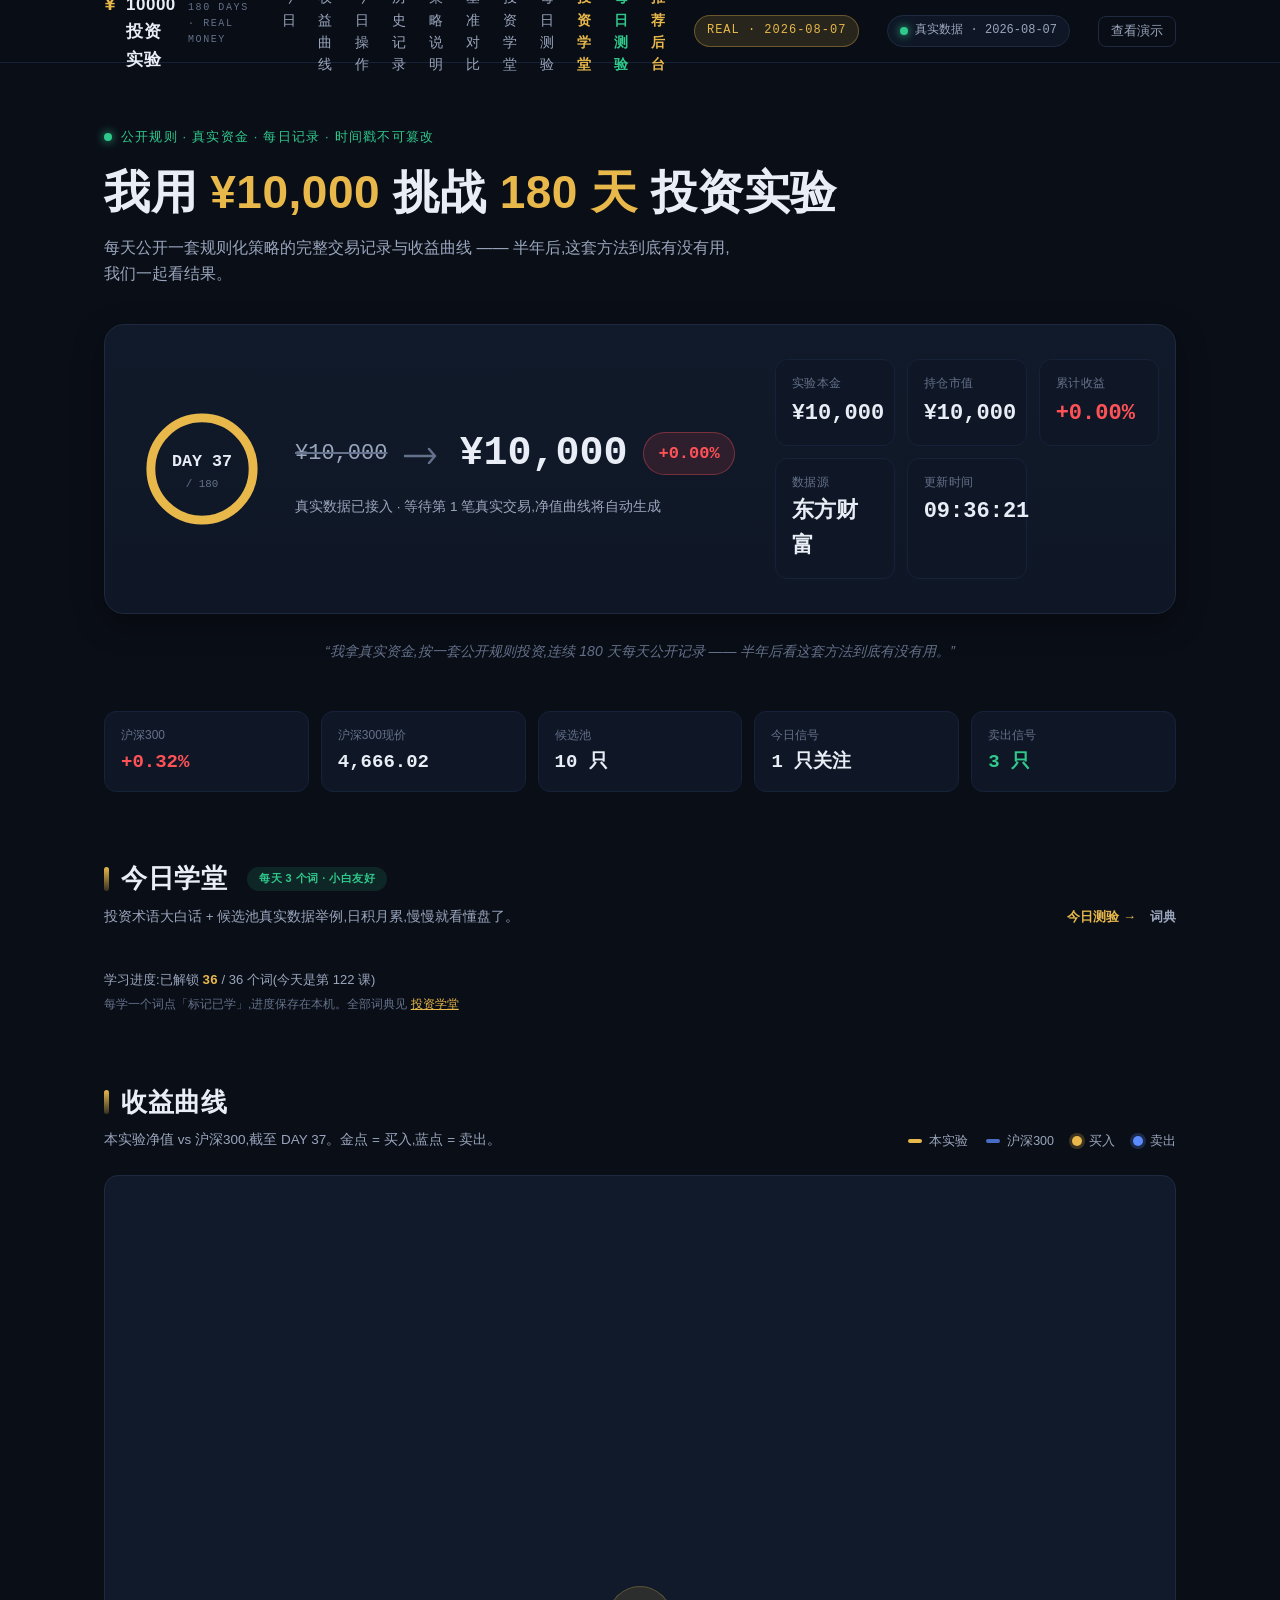
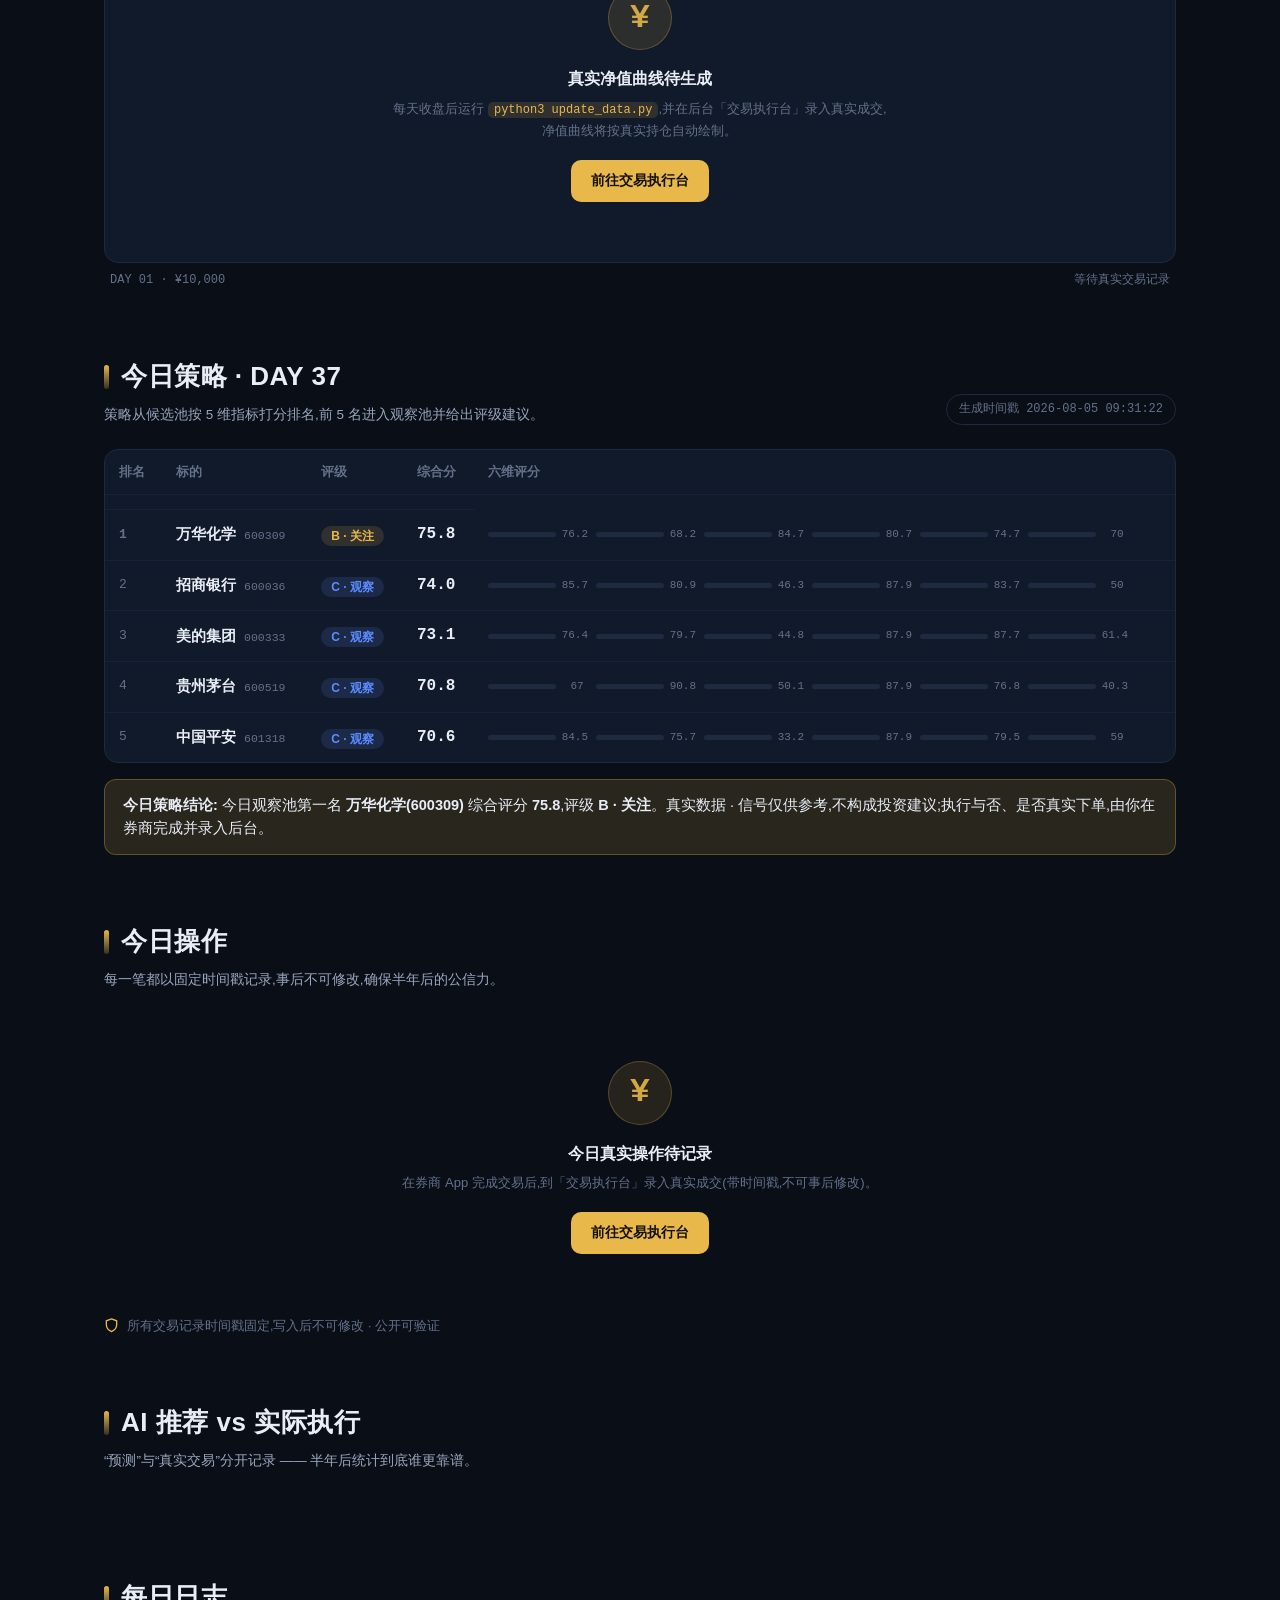
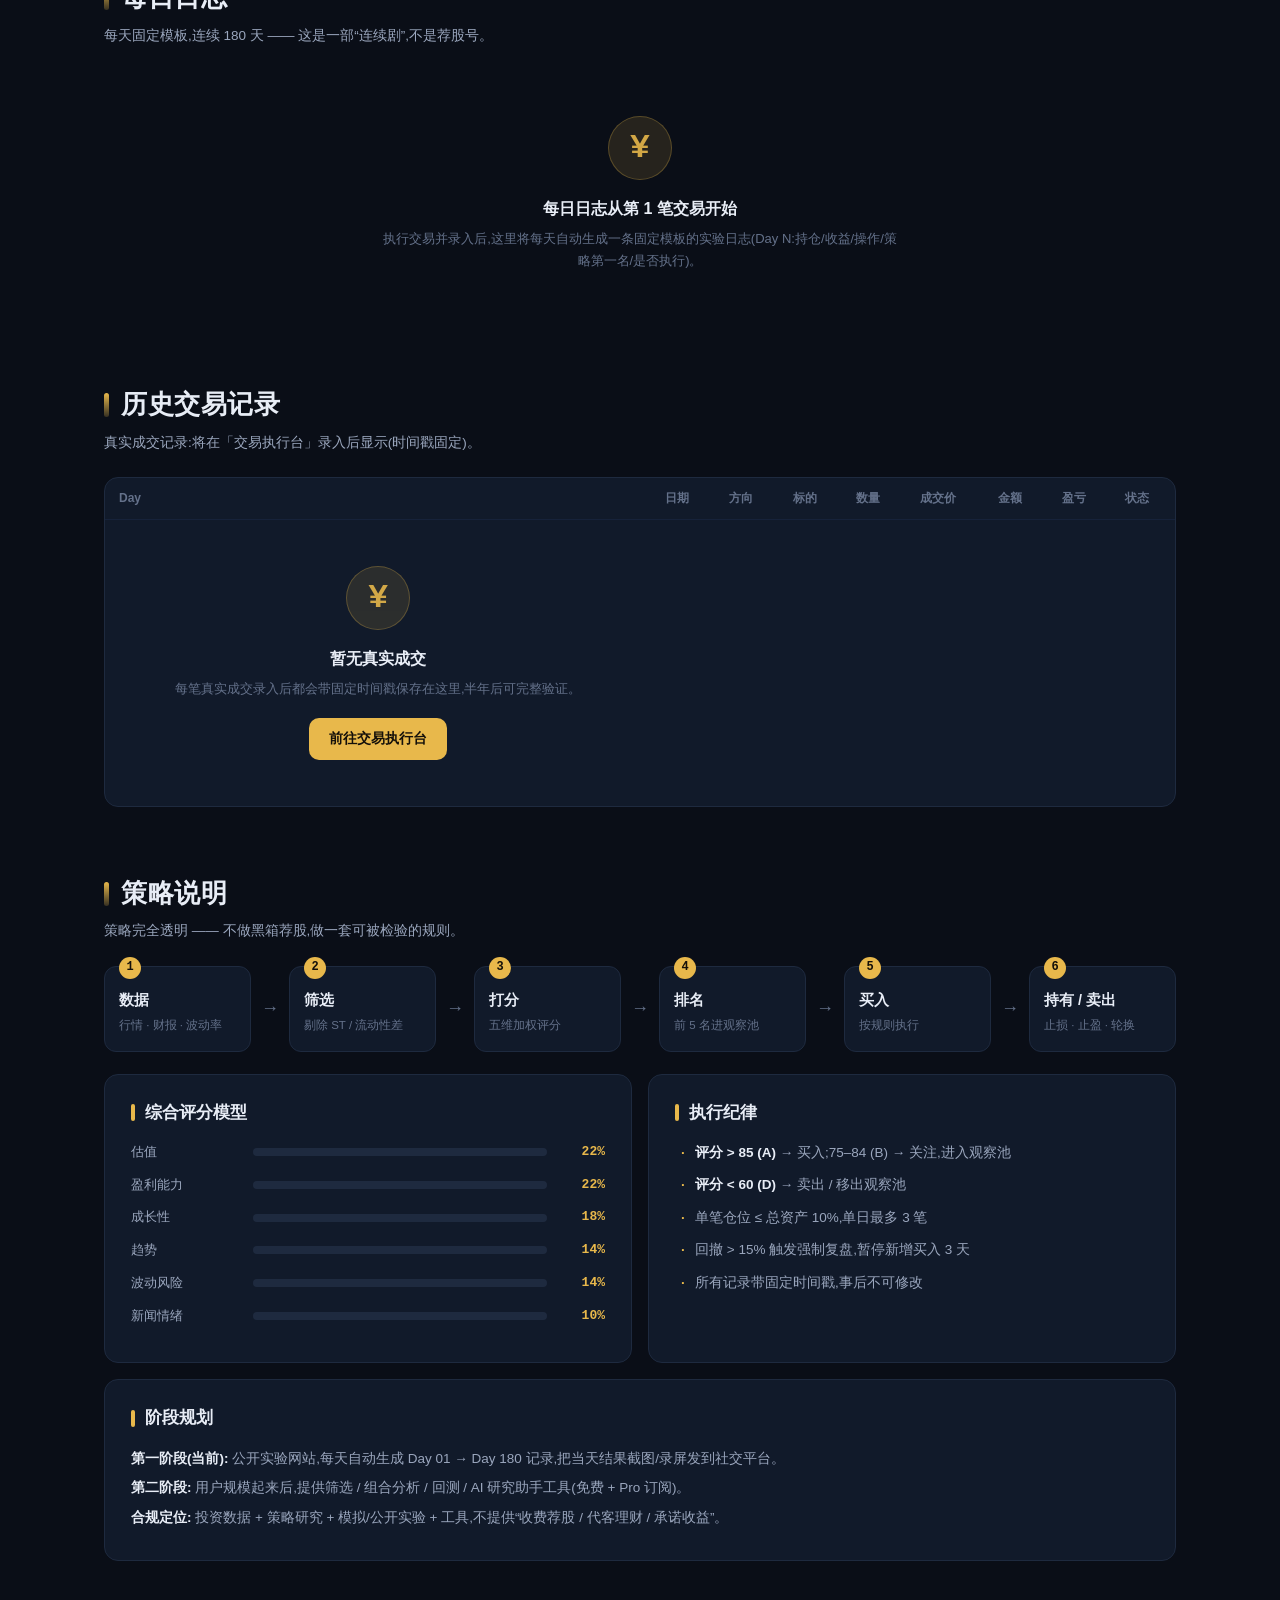
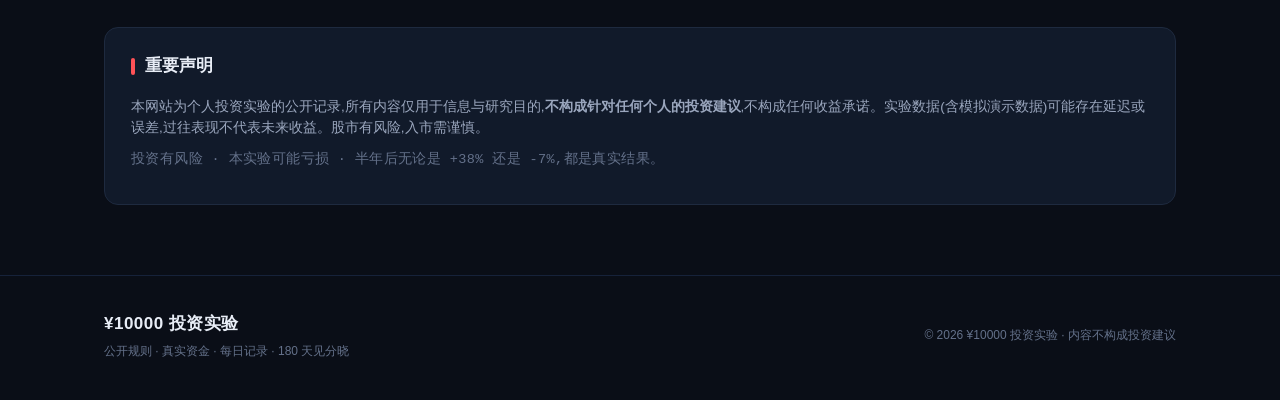
==== commit ea979106: "新增每日测验系统(选义/选词,错题优先复习,学习档案)" ====
--- a/index.html
+++ b/index.html
@@ -24,8 +24,10 @@
       <a href="#history">历史记录</a>
       <a href="#strategy">策略说明</a>
       <a href="#compare">基准对比</a>
-    <a href="learn.html" class="mm-admin">投资学堂</a>
+    <a href="learn.html">投资学堂</a>
+    <a href="quiz.html" class="mm-admin">每日测验</a>
       <a href="learn.html" style="color:var(--gold);font-weight:600">投资学堂</a>
+      <a href="quiz.html" style="color:var(--down);font-weight:600">每日测验</a>
       <a href="recommend.html" style="color:var(--gold);font-weight:600">推荐后台</a>
     </nav>
     <button class="menu-btn" id="menuBtn" type="button" aria-label="打开菜单">
@@ -42,8 +44,10 @@
     <a href="#history">历史记录</a>
     <a href="#strategy">策略说明</a>
     <a href="#compare">基准对比</a>
-    <a href="learn.html" class="mm-admin">投资学堂</a>
+    <a href="learn.html">投资学堂</a>
+    <a href="quiz.html" class="mm-admin">每日测验</a>
       <a href="learn.html" style="color:var(--gold);font-weight:600">投资学堂</a>
+      <a href="quiz.html" style="color:var(--down);font-weight:600">每日测验</a>
     <a href="recommend.html" class="mm-admin">推荐后台</a>
   </div>
 </header>
@@ -105,7 +109,7 @@
           <h2>今日学堂 <span class="lesson-tag">每天 3 个词 · 小白友好</span></h2>
           <p class="section-sub">投资术语大白话 + 候选池真实数据举例,日积月累,慢慢就看懂盘了。</p>
         </div>
-        <a href="learn.html" class="lesson-more">全部词典 →</a>
+        <div style="display:flex;gap:14px;align-items:center"><a href="quiz.html" class="lesson-more">今日测验 →</a><a href="learn.html" class="lesson-more" style="color:var(--text-dim)">词典</a></div>
       </div>
       <div class="lesson-grid" id="lessonGrid"><!-- JS --></div>
       <p class="lesson-progress" id="lessonProgress"></p>
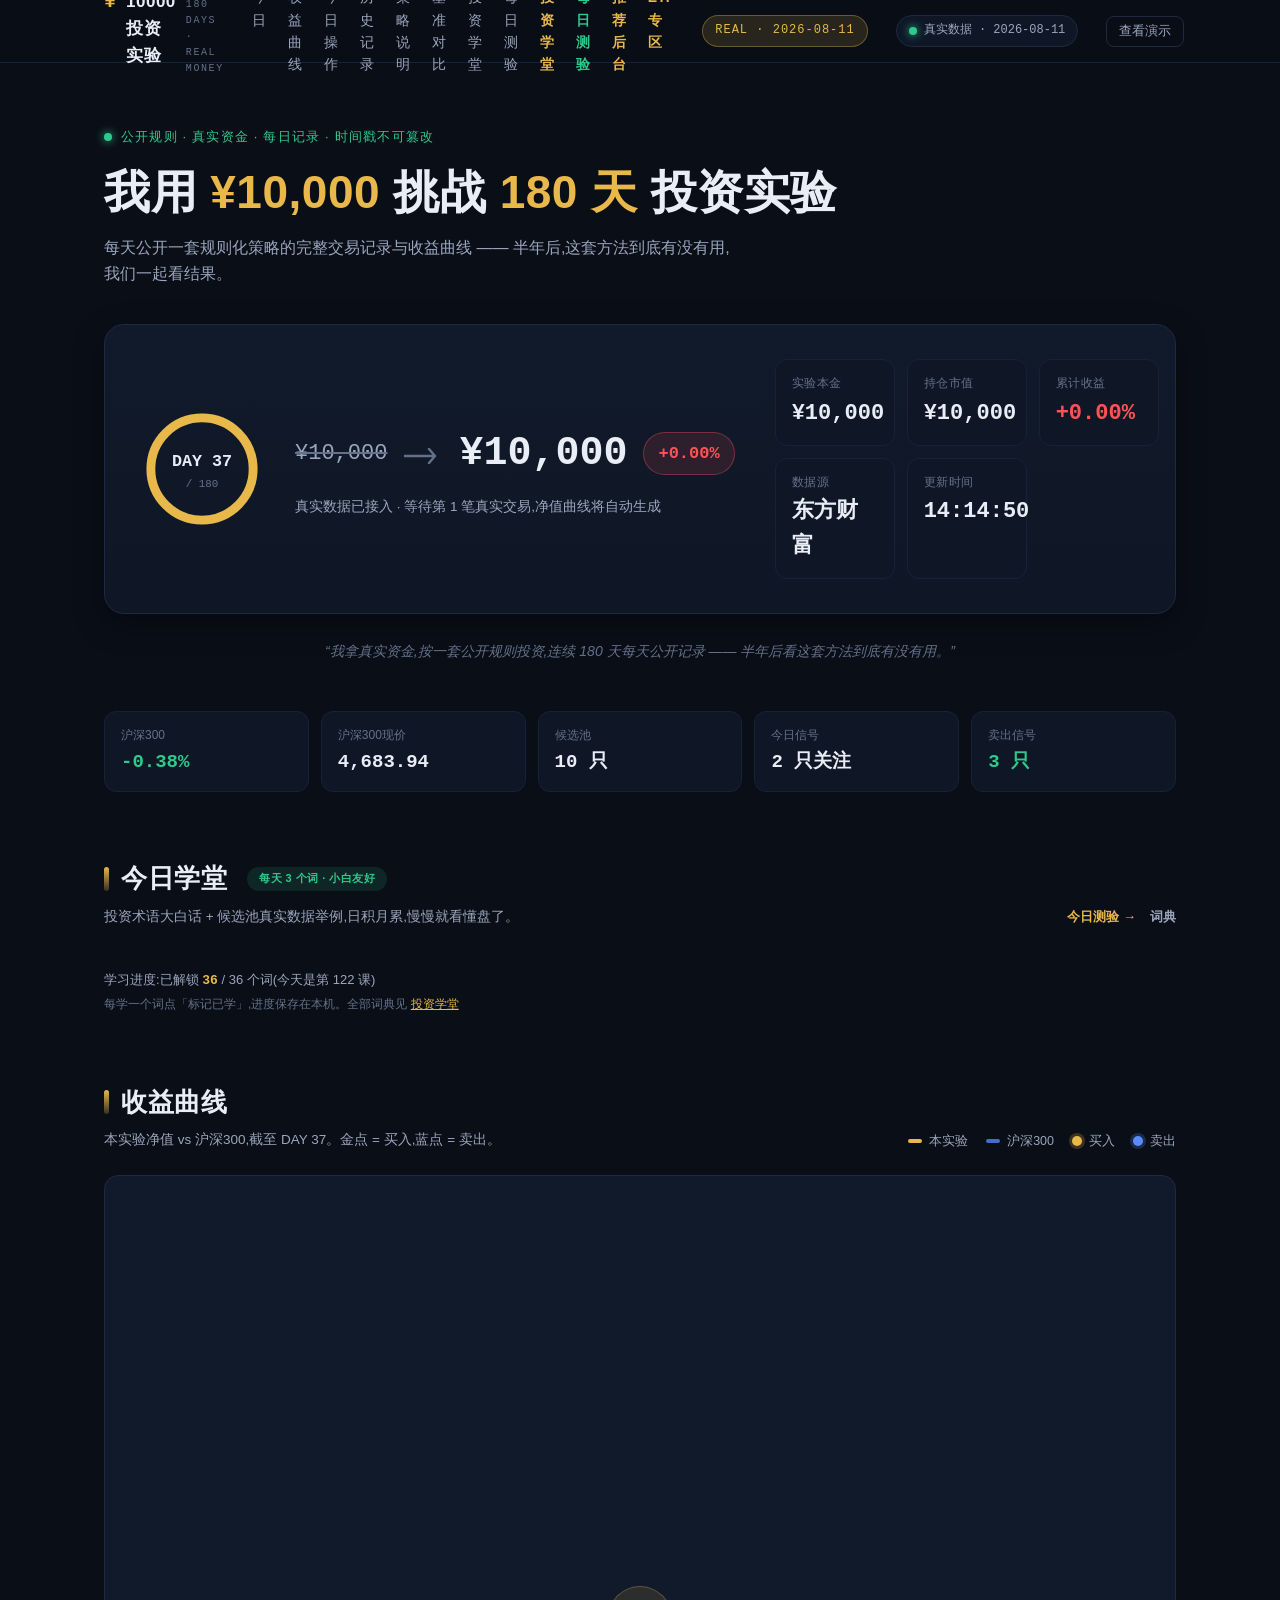
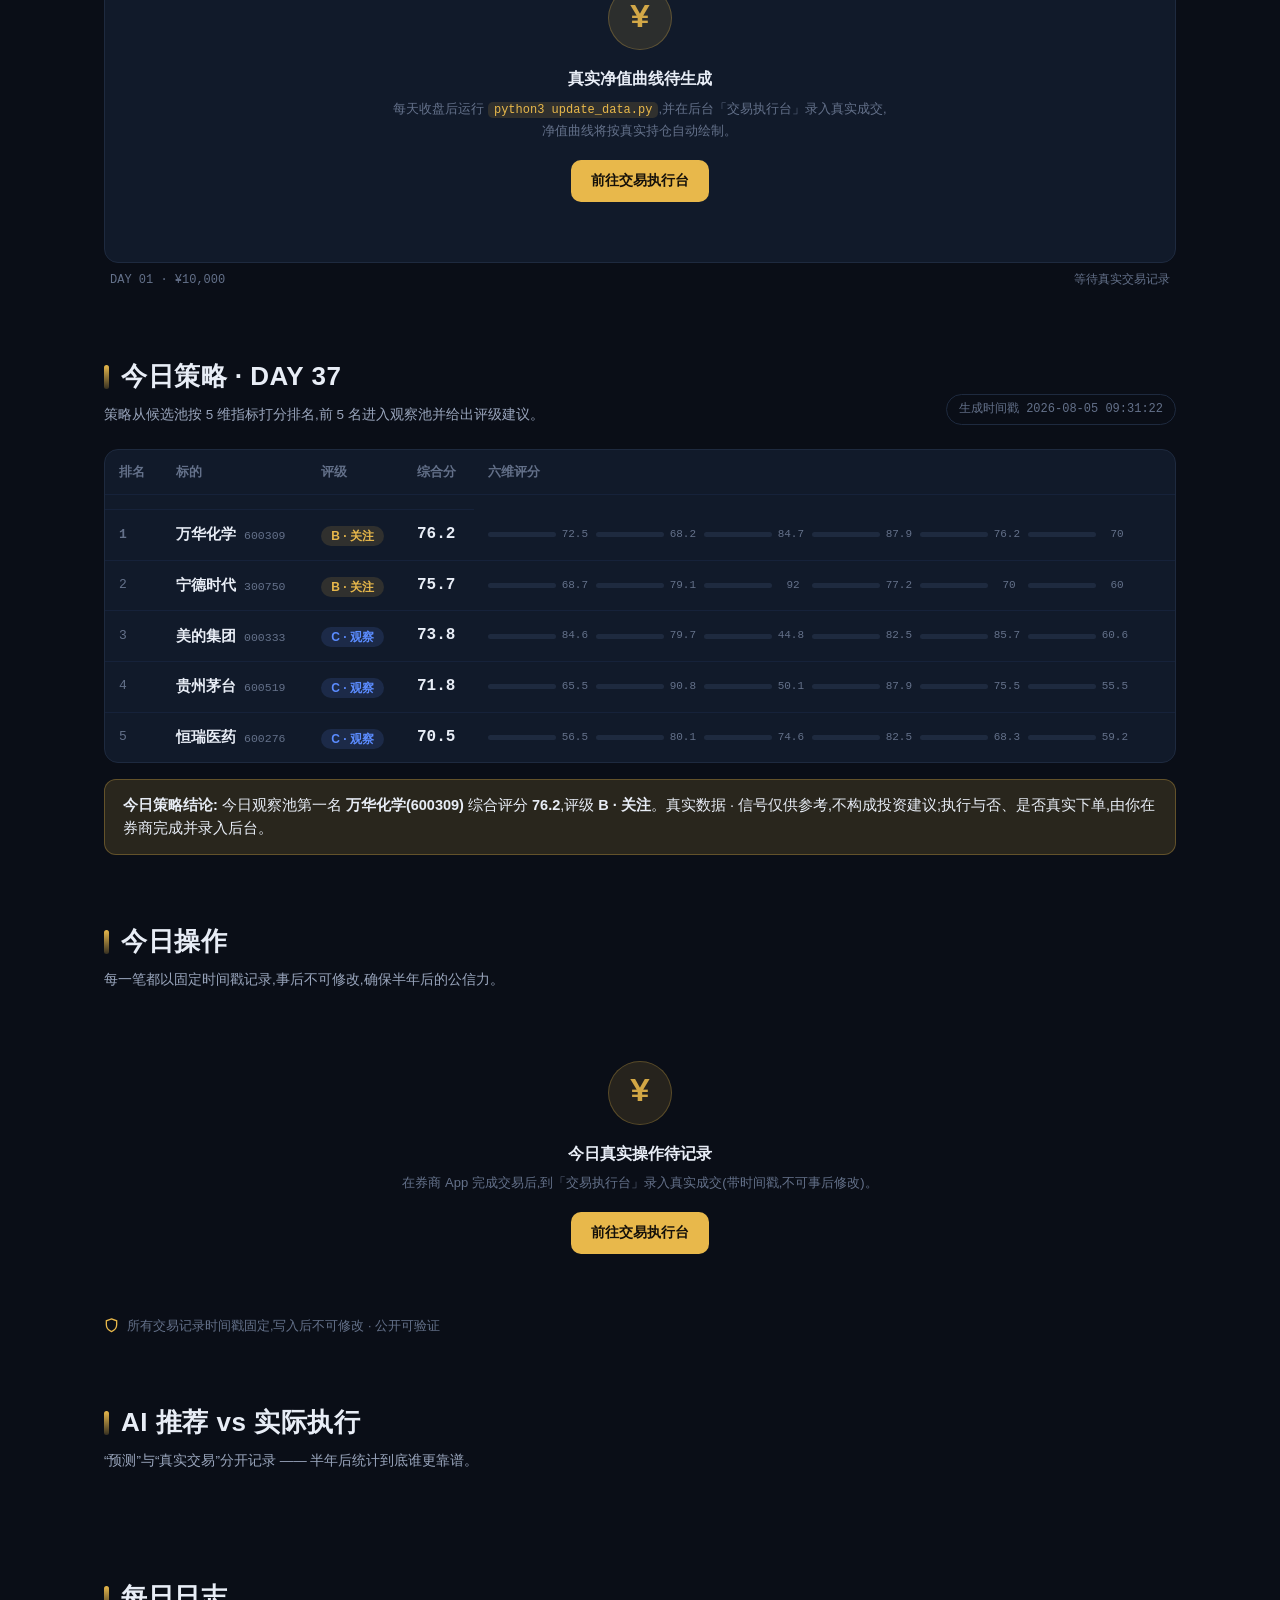
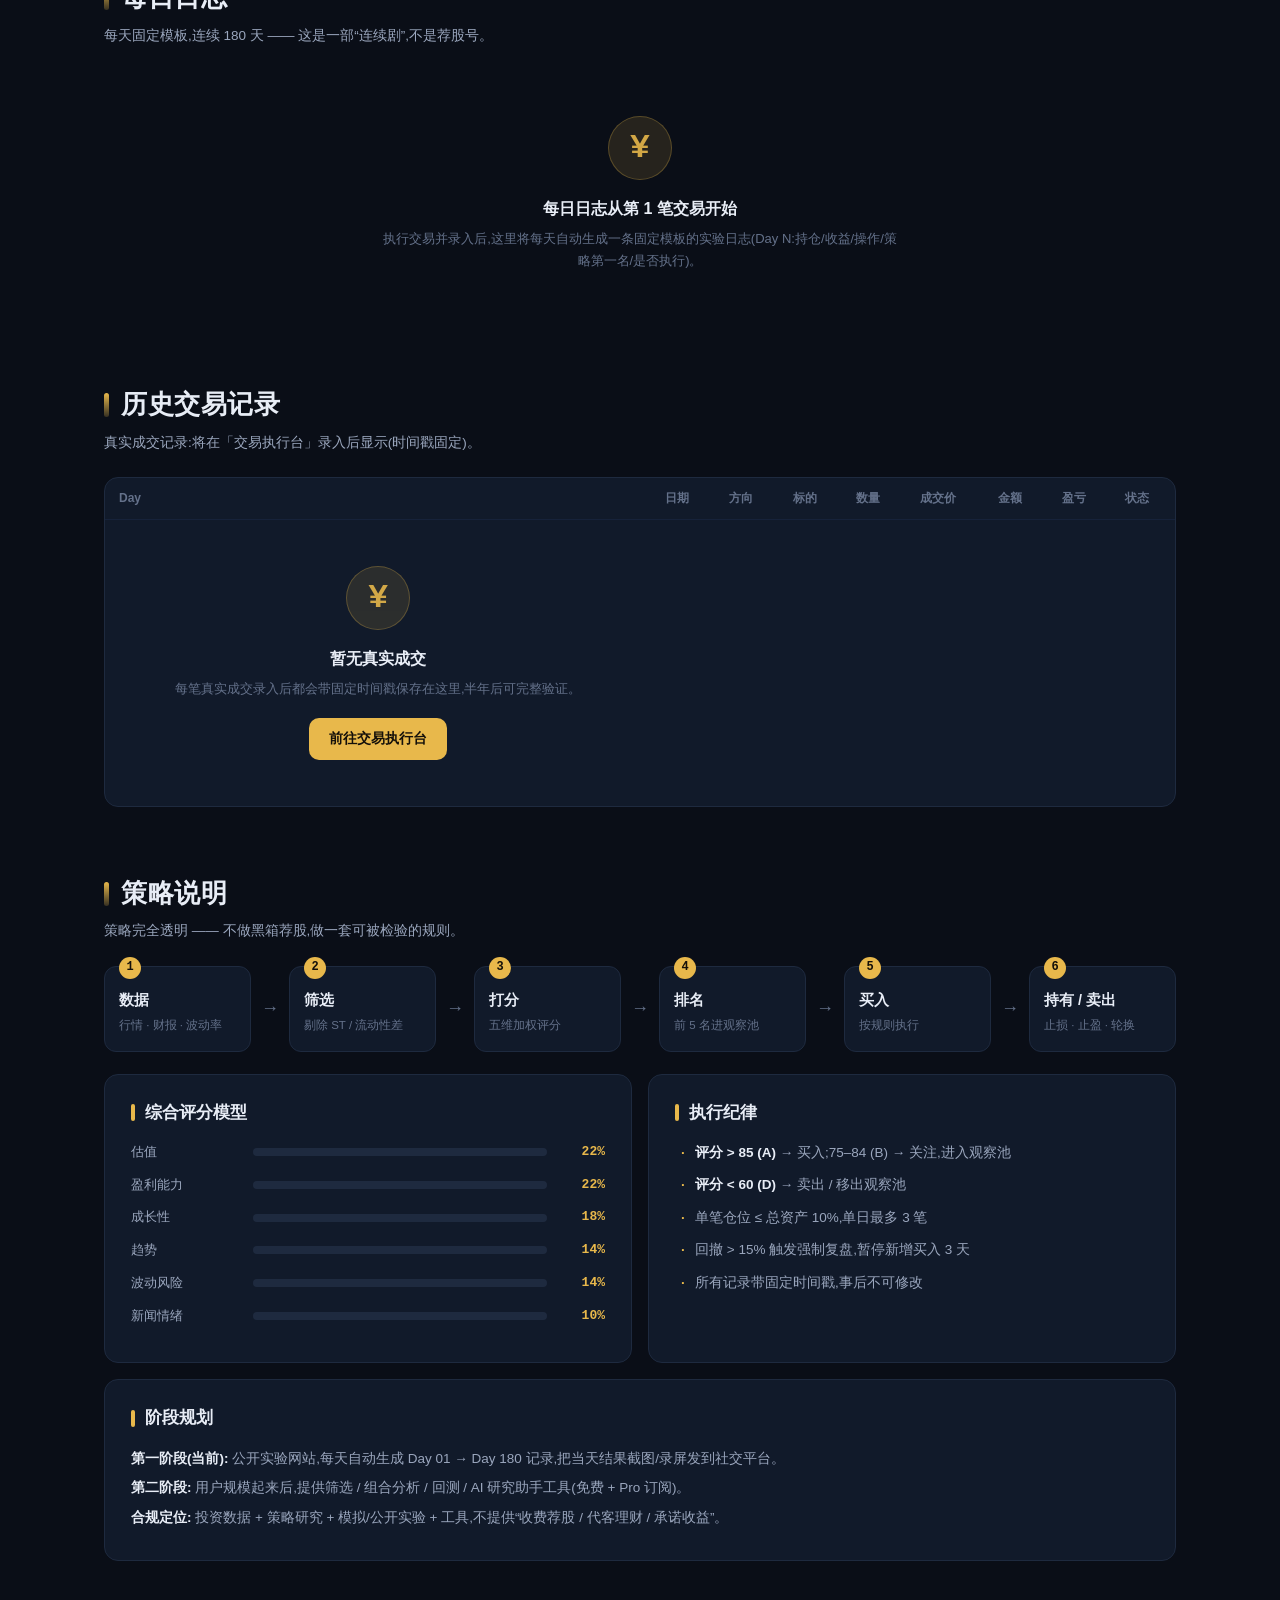
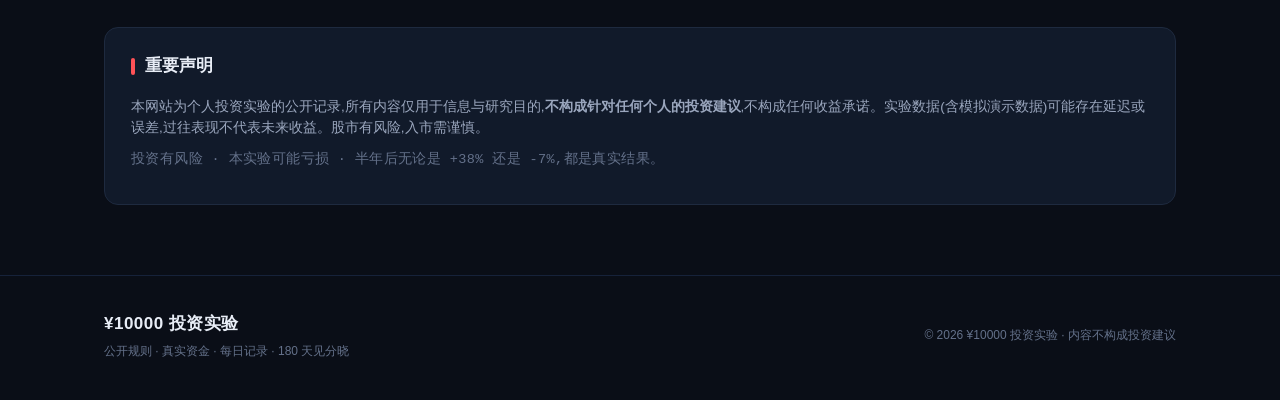
==== commit f24d912b: "新增指数/ETF专区:宽基+行业ETF实时行情,快报/日报附带每日知识卡" ====
--- a/index.html
+++ b/index.html
@@ -29,6 +29,7 @@
       <a href="learn.html" style="color:var(--gold);font-weight:600">投资学堂</a>
       <a href="quiz.html" style="color:var(--down);font-weight:600">每日测验</a>
       <a href="recommend.html" style="color:var(--gold);font-weight:600">推荐后台</a>
+      <a href="etf.html" style="color:var(--gold);font-weight:600">ETF专区</a>
     </nav>
     <button class="menu-btn" id="menuBtn" type="button" aria-label="打开菜单">
       <span></span><span></span><span></span>
@@ -49,6 +50,7 @@
       <a href="learn.html" style="color:var(--gold);font-weight:600">投资学堂</a>
       <a href="quiz.html" style="color:var(--down);font-weight:600">每日测验</a>
     <a href="recommend.html" class="mm-admin">推荐后台</a>
+    <a href="etf.html" class="mm-admin">ETF专区</a>
   </div>
 </header>
 
